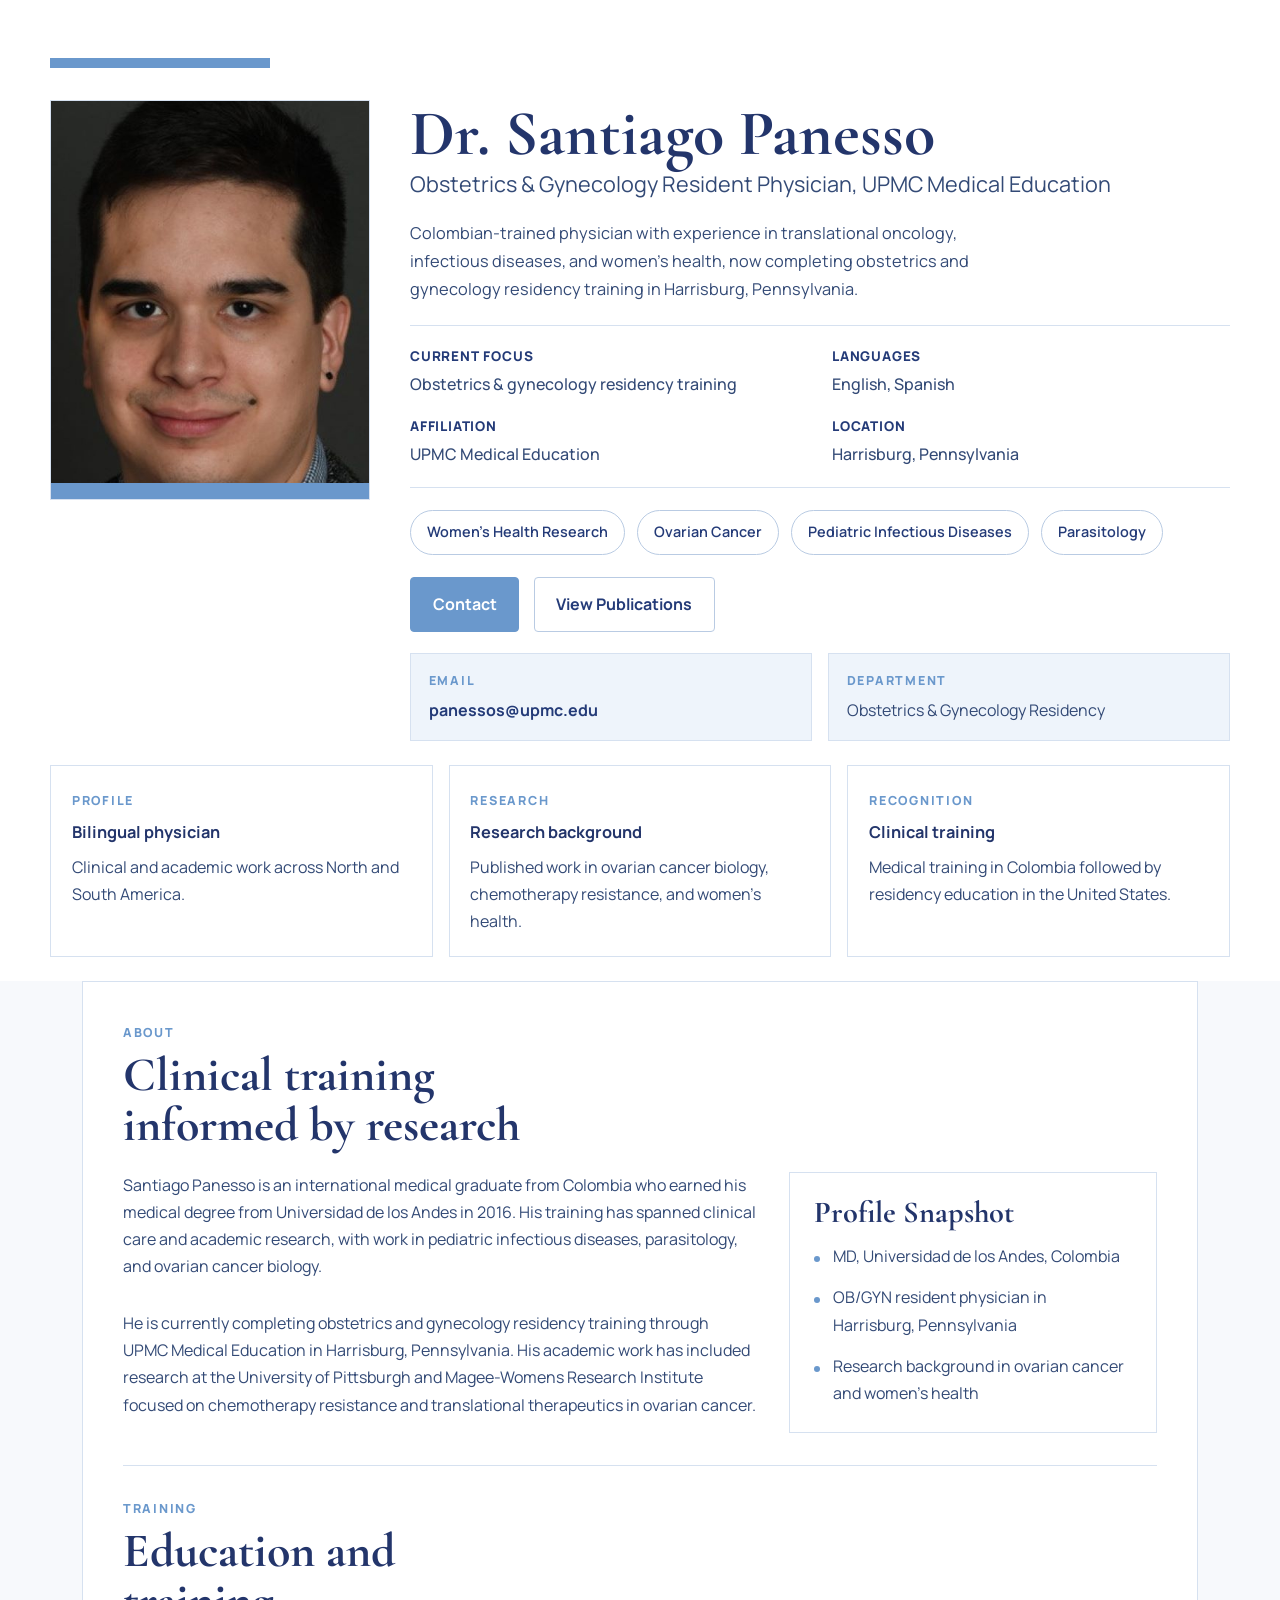
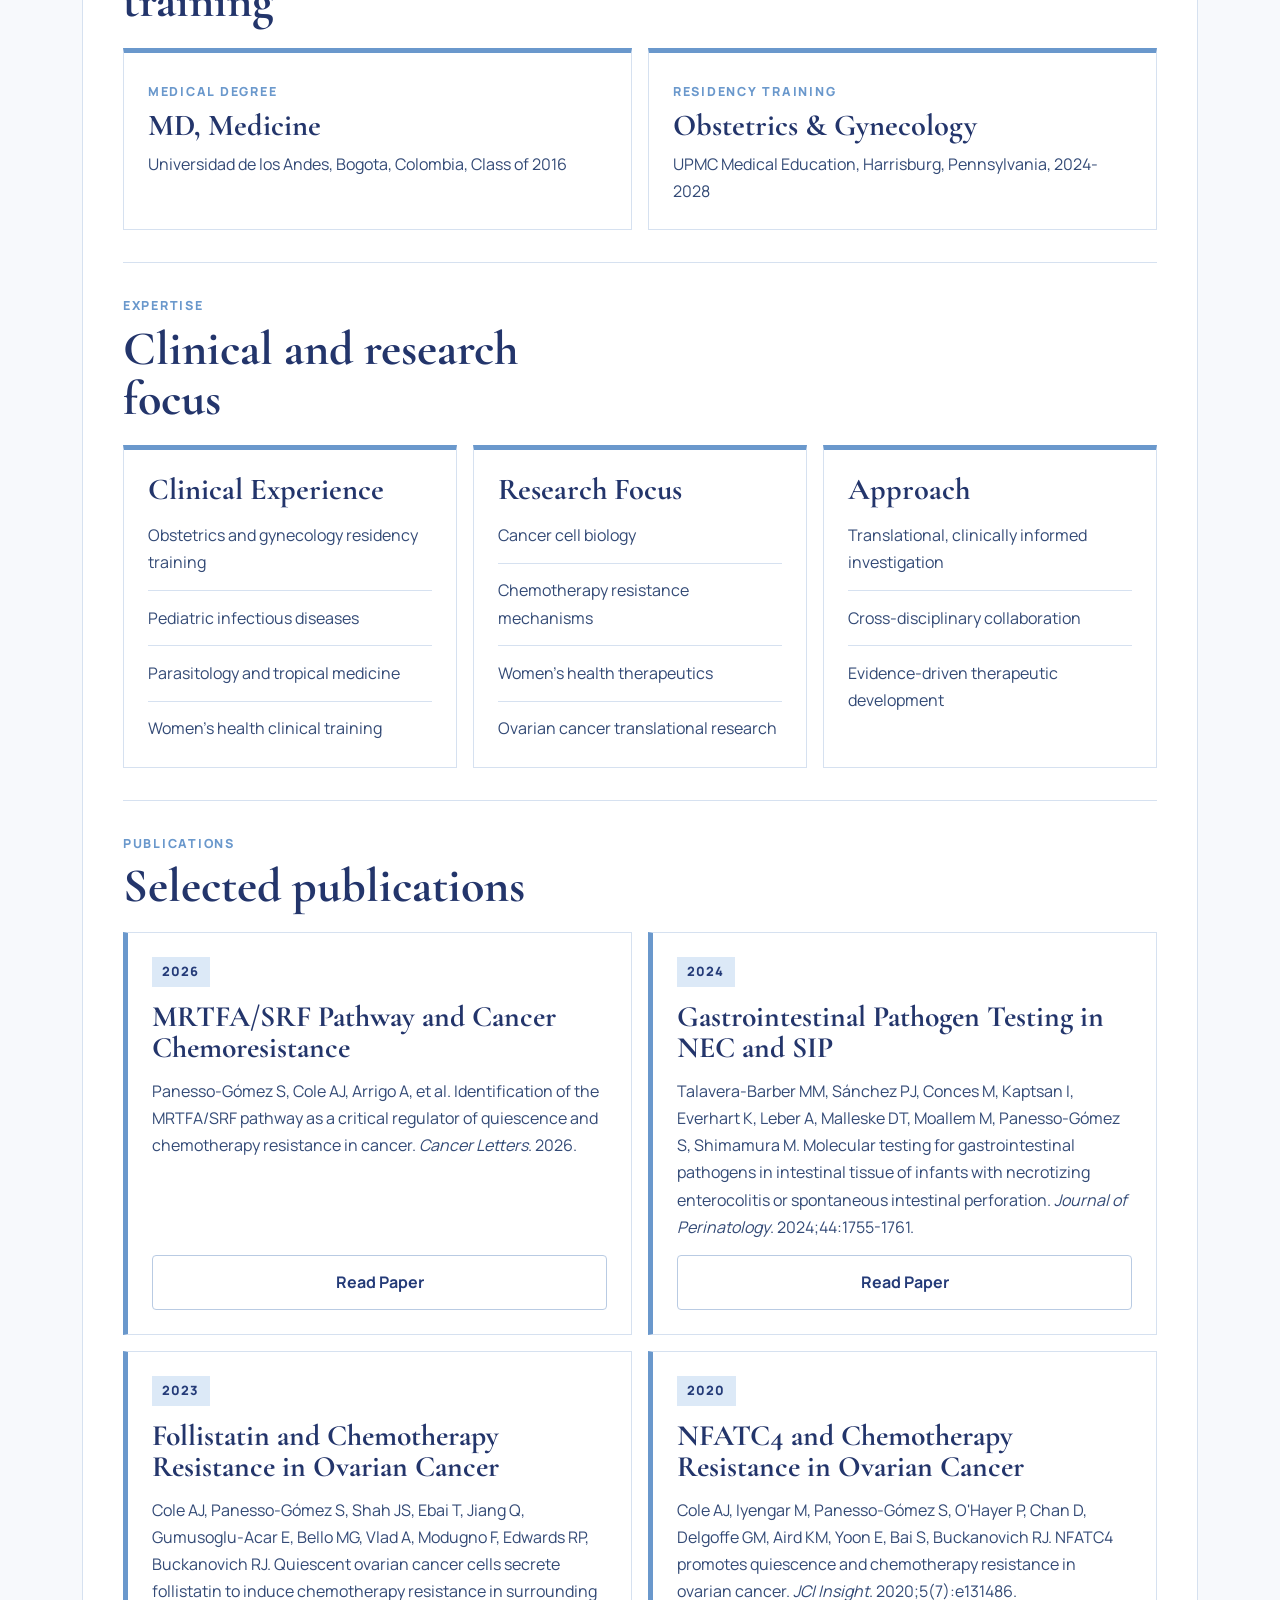
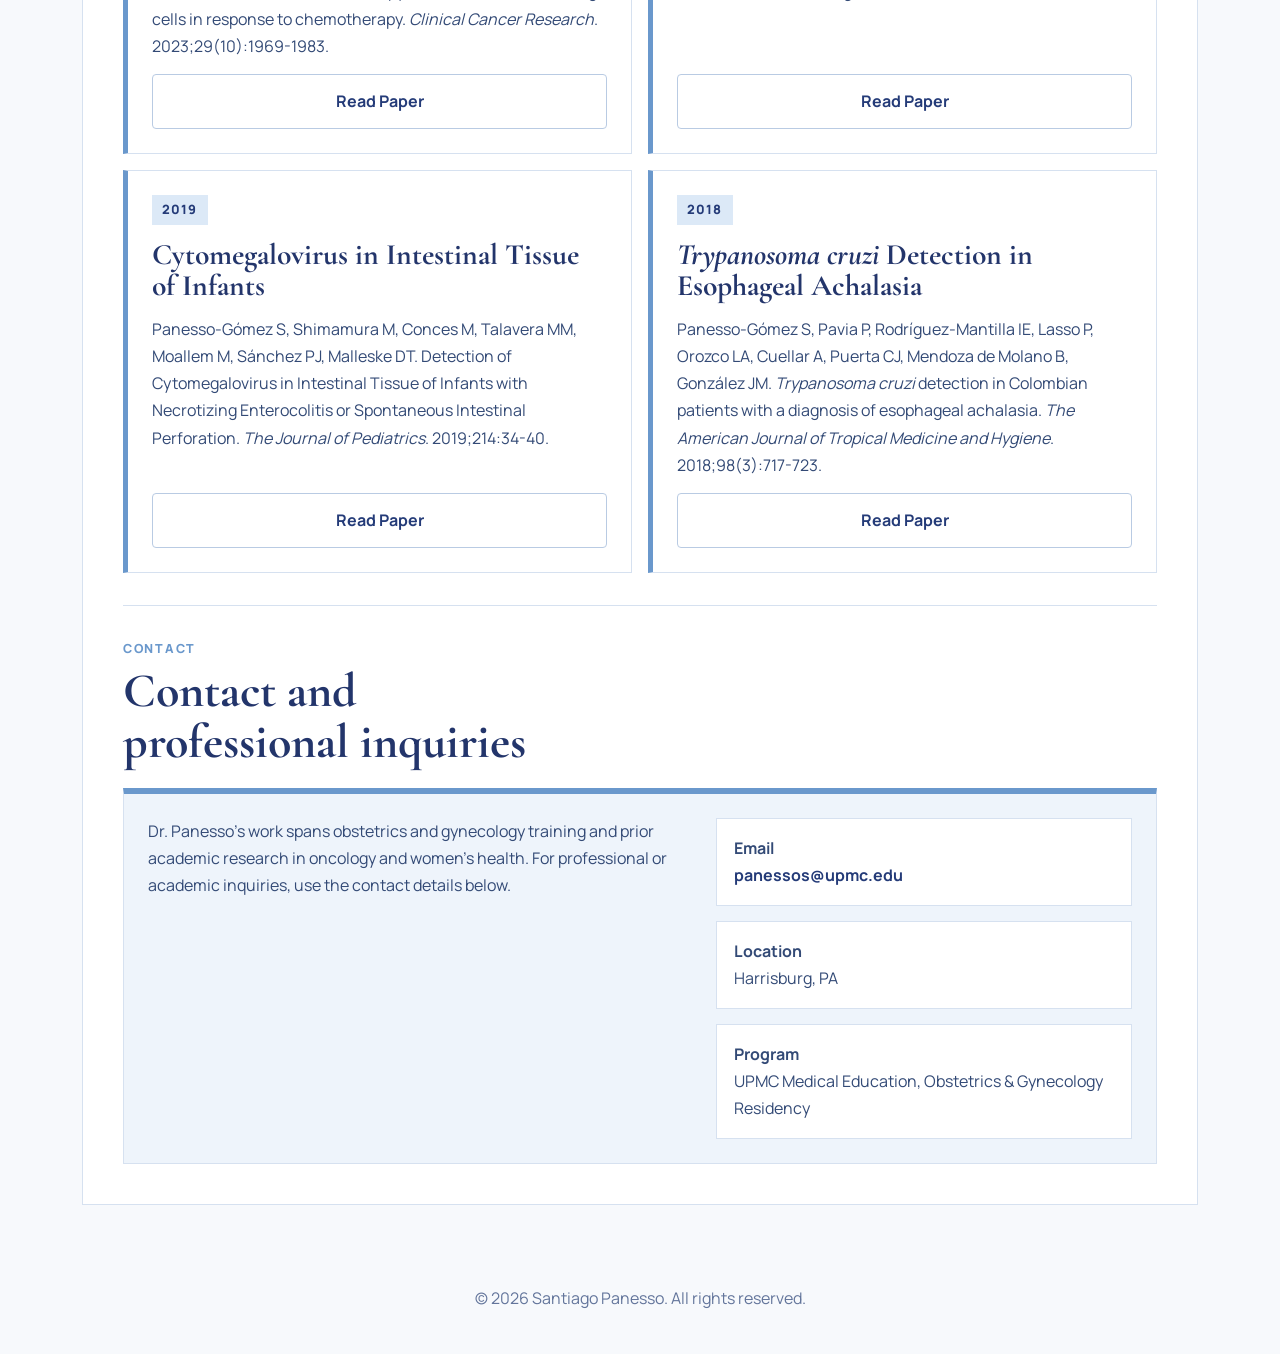
==== index.html @ eb323f54 "Update footer year" ====
<!DOCTYPE html>
<html lang="en">
<head>
    <meta charset="UTF-8">
    <meta name="viewport" content="width=device-width, initial-scale=1.0">
    <title>Santiago Panesso - Medical Doctor Profile</title>
    <link rel="preconnect" href="https://fonts.googleapis.com">
    <link rel="preconnect" href="https://fonts.gstatic.com" crossorigin>
    <link href="https://fonts.googleapis.com/css2?family=Manrope:wght@400;500;600;700;800&family=Cormorant+Garamond:wght@500;600;700&display=swap" rel="stylesheet">
    <link rel="stylesheet" href="css/style.css">
</head>
<body>
    <header class="hero">
        <div class="header-bg"></div>
        <div class="hero-wave" aria-hidden="true">
            <svg width="100%" height="100%" viewBox="0 0 1440 110" preserveAspectRatio="none">
                <path fill="white" d="M0,40 C360,90 1080,-20 1440,40 L1440,110 L0,110 Z" />
            </svg>
        </div>
        <div class="hero-inner">
            <div class="hero-card">
                <div class="hero-grid">
                    <div class="hero-left">
                        <div class="avatar">
                            <img src="images/profile.jpg" alt="Dr. Santiago Panesso" class="profile-pic">
                        </div>
                    </div>
                    <div class="hero-right">
                        <div class="hero-heading">
                            <div>
                                <h1>Dr. Santiago Panesso</h1>
                                <p class="role">Obstetrics &amp; Gynecology Resident Physician, UPMC Medical Education</p>
                            </div>
                            <div class="hero-badge">MD</div>
                        </div>

                        <p class="hero-summary">
                            Colombian-trained physician with experience in translational oncology, infectious diseases, and women's health, now completing obstetrics and gynecology residency training in Harrisburg, Pennsylvania.
                        </p>

                        <div class="info-grid">
                            <div class="info-row">
                                <span class="info-label">Current Focus</span>
                                <span class="info-value">Obstetrics &amp; gynecology residency training</span>
                            </div>
                            <div class="info-row">
                                <span class="info-label">Languages</span>
                                <span class="info-value">English, Spanish</span>
                            </div>
                            <div class="info-row">
                                <span class="info-label">Affiliation</span>
                                <span class="info-value">UPMC Medical Education</span>
                            </div>
                            <div class="info-row">
                                <span class="info-label">Location</span>
                                <span class="info-value">Harrisburg, Pennsylvania</span>
                            </div>
                        </div>

                        <div class="specialties">
                            <span class="pill">Women's Health Research</span>
                            <span class="pill">Ovarian Cancer</span>
                            <span class="pill">Pediatric Infectious Diseases</span>
                            <span class="pill">Parasitology</span>
                        </div>

                        <div class="hero-actions">
                            <a href="mailto:panessos@upmc.edu" class="btn btn-primary">Contact</a>
                            <a href="#publications" class="btn btn-secondary">View Publications</a>
                        </div>

                        <div class="contact-bar">
                            <div class="contact-item">
                                <span class="contact-kicker">Email</span>
                                <a href="mailto:panessos@upmc.edu">panessos@upmc.edu</a>
                            </div>
                            <div class="contact-item">
                                <span class="contact-kicker">Department</span>
                                <span>Obstetrics &amp; Gynecology Residency</span>
                            </div>
                        </div>
                    </div>
                </div>
            </div>

            <div class="hero-stats">
                <article class="stat-card">
                    <span class="stat-label">Profile</span>
                    <strong>Bilingual physician</strong>
                    <p>Clinical and academic work across North and South America.</p>
                </article>
                <article class="stat-card">
                    <span class="stat-label">Research</span>
                    <strong>Research background</strong>
                    <p>Published work in ovarian cancer biology, chemotherapy resistance, and women's health.</p>
                </article>
                <article class="stat-card">
                    <span class="stat-label">Recognition</span>
                    <strong>Clinical training</strong>
                    <p>Medical training in Colombia followed by residency education in the United States.</p>
                </article>
            </div>
        </div>
    </header>

    <main>
        <div class="content-card">
            <section id="about" class="section-intro">
                <div class="section-heading">
                    <p class="section-kicker">About</p>
                    <h2>Clinical training informed by research</h2>
                </div>
                <div class="split-layout">
                    <div class="prose-block">
                        <p>Santiago Panesso is an international medical graduate from Colombia who earned his medical degree from Universidad de los Andes in 2016. His training has spanned clinical care and academic research, with work in pediatric infectious diseases, parasitology, and ovarian cancer biology.</p>
                        <p>He is currently completing obstetrics and gynecology residency training through UPMC Medical Education in Harrisburg, Pennsylvania. His academic work has included research at the University of Pittsburgh and Magee-Womens Research Institute focused on chemotherapy resistance and translational therapeutics in ovarian cancer.</p>
                    </div>
                    <aside class="highlight-panel">
                        <h3>Profile Snapshot</h3>
                        <ul class="highlight-list">
                            <li>MD, Universidad de los Andes, Colombia</li>
                            <li>OB/GYN resident physician in Harrisburg, Pennsylvania</li>
                            <li>Research background in ovarian cancer and women's health</li>
                        </ul>
                    </aside>
                </div>
            </section>

            <section id="education">
                <div class="section-heading">
                    <p class="section-kicker">Training</p>
                    <h2>Education and training</h2>
                </div>
                <div class="timeline">
                    <article class="timeline-item">
                        <span class="timeline-meta">Medical Degree</span>
                        <h3>MD, Medicine</h3>
                        <p>Universidad de los Andes, Bogota, Colombia, Class of 2016</p>
                    </article>
                    <article class="timeline-item">
                        <span class="timeline-meta">Residency Training</span>
                        <h3>Obstetrics &amp; Gynecology</h3>
                        <p>UPMC Medical Education, Harrisburg, Pennsylvania, 2024-2028</p>
                    </article>
                </div>
            </section>

            <section id="expertise">
                <div class="section-heading">
                    <p class="section-kicker">Expertise</p>
                    <h2>Clinical and research focus</h2>
                </div>
                <div class="skills-grid">
                    <article class="skill-category">
                        <h3>Clinical Experience</h3>
                        <ul>
                            <li>Obstetrics and gynecology residency training</li>
                            <li>Pediatric infectious diseases</li>
                            <li>Parasitology and tropical medicine</li>
                            <li>Women's health clinical training</li>
                        </ul>
                    </article>
                    <article class="skill-category">
                        <h3>Research Focus</h3>
                        <ul>
                            <li>Cancer cell biology</li>
                            <li>Chemotherapy resistance mechanisms</li>
                            <li>Women's health therapeutics</li>
                            <li>Ovarian cancer translational research</li>
                        </ul>
                    </article>
                    <article class="skill-category">
                        <h3>Approach</h3>
                        <ul>
                            <li>Translational, clinically informed investigation</li>
                            <li>Cross-disciplinary collaboration</li>
                            <li>Evidence-driven therapeutic development</li>
                        </ul>
                    </article>
                </div>
            </section>

            <section id="publications">
                <div class="section-heading">
                    <p class="section-kicker">Publications</p>
                    <h2>Selected publications</h2>
                </div>
                <div class="projects-grid">
                    <article class="project-card">
                        <span class="publication-year">2026</span>
                        <h3>MRTFA/SRF Pathway and Cancer Chemoresistance</h3>
                        <p>Panesso-Gómez S, Cole AJ, Arrigo A, et al. Identification of the MRTFA/SRF pathway as a critical regulator of quiescence and chemotherapy resistance in cancer. <em>Cancer Letters</em>. 2026.</p>
                        <a href="https://doi.org/10.1016/j.canlet.2026.218435" class="btn btn-secondary">Read Paper</a>
                    </article>
                    <article class="project-card">
                        <span class="publication-year">2024</span>
                        <h3>Gastrointestinal Pathogen Testing in NEC and SIP</h3>
                        <p>Talavera-Barber MM, Sánchez PJ, Conces M, Kaptsan I, Everhart K, Leber A, Malleske DT, Moallem M, Panesso-Gómez S, Shimamura M. Molecular testing for gastrointestinal pathogens in intestinal tissue of infants with necrotizing enterocolitis or spontaneous intestinal perforation. <em>Journal of Perinatology</em>. 2024;44:1755-1761.</p>
                        <a href="https://www.nature.com/articles/s41372-024-02043-x" class="btn btn-secondary">Read Paper</a>
                    </article>
                    <article class="project-card">
                        <span class="publication-year">2023</span>
                        <h3>Follistatin and Chemotherapy Resistance in Ovarian Cancer</h3>
                        <p>Cole AJ, Panesso-Gómez S, Shah JS, Ebai T, Jiang Q, Gumusoglu-Acar E, Bello MG, Vlad A, Modugno F, Edwards RP, Buckanovich RJ. Quiescent ovarian cancer cells secrete follistatin to induce chemotherapy resistance in surrounding cells in response to chemotherapy. <em>Clinical Cancer Research</em>. 2023;29(10):1969-1983.</p>
                        <a href="https://aacrjournals.org/clincancerres/article-abstract/29/10/1969/726244/Quiescent-Ovarian-Cancer-Cells-Secrete-Follistatin?redirectedFrom=fulltext" class="btn btn-secondary">Read Paper</a>
                    </article>
                    <article class="project-card">
                        <span class="publication-year">2020</span>
                        <h3>NFATC4 and Chemotherapy Resistance in Ovarian Cancer</h3>
                        <p>Cole AJ, Iyengar M, Panesso-Gómez S, O'Hayer P, Chan D, Delgoffe GM, Aird KM, Yoon E, Bai S, Buckanovich RJ. NFATC4 promotes quiescence and chemotherapy resistance in ovarian cancer. <em>JCI Insight</em>. 2020;5(7):e131486.</p>
                        <a href="https://insight.jci.org/articles/view/131486" class="btn btn-secondary">Read Paper</a>
                    </article>
                    <article class="project-card">
                        <span class="publication-year">2019</span>
                        <h3>Cytomegalovirus in Intestinal Tissue of Infants</h3>
                        <p>Panesso-Gómez S, Shimamura M, Conces M, Talavera MM, Moallem M, Sánchez PJ, Malleske DT. Detection of Cytomegalovirus in Intestinal Tissue of Infants with Necrotizing Enterocolitis or Spontaneous Intestinal Perforation. <em>The Journal of Pediatrics</em>. 2019;214:34-40.</p>
                        <a href="https://doi.org/10.1016/j.jpeds.2019.07.038" class="btn btn-secondary">Read Paper</a>
                    </article>
                    <article class="project-card">
                        <span class="publication-year">2018</span>
                        <h3><em>Trypanosoma cruzi</em> Detection in Esophageal Achalasia</h3>
                        <p>Panesso-Gómez S, Pavia P, Rodríguez-Mantilla IE, Lasso P, Orozco LA, Cuellar A, Puerta CJ, Mendoza de Molano B, González JM. <em>Trypanosoma cruzi</em> detection in Colombian patients with a diagnosis of esophageal achalasia. <em>The American Journal of Tropical Medicine and Hygiene</em>. 2018;98(3):717-723.</p>
                        <a href="https://doi.org/10.4269/ajtmh.17-0417" class="btn btn-secondary">Read Paper</a>
                    </article>
                </div>
            </section>

            <section id="contact" class="contact-section">
                <div class="section-heading">
                    <p class="section-kicker">Contact</p>
                    <h2>Contact and professional inquiries</h2>
                </div>
                <div class="contact-panel">
                    <p>Dr. Panesso's work spans obstetrics and gynecology training and prior academic research in oncology and women's health. For professional or academic inquiries, use the contact details below.</p>
                    <div class="contact-info">
                        <p><strong>Email</strong><br><a href="mailto:panessos@upmc.edu">panessos@upmc.edu</a></p>
                        <p><strong>Location</strong><br>Harrisburg, PA</p>
                        <p><strong>Program</strong><br>UPMC Medical Education, Obstetrics &amp; Gynecology Residency</p>
                    </div>
                </div>
            </section>
        </div>
    </main>

    <footer>
        <div class="container">
            <p>&copy; 2026 Santiago Panesso. All rights reserved.</p>
        </div>
    </footer>
</body>
</html>
---- css/style.css ----
* {
    margin: 0;
    padding: 0;
    box-sizing: border-box;
}

:root {
    --page: #f7f9fc;
    --surface: #ffffff;
    --surface-alt: #eef4fb;
    --primary: #243b78;
    --secondary: #6a98cc;
    --secondary-soft: #dce9f7;
    --text: #334a76;
    --heading: #23356b;
    --muted: #63759b;
    --border: #d6e1f0;
    --border-strong: #b9cbe3;
    --content-width: 1180px;
    --radius-lg: 18px;
    --radius-md: 12px;
}

html {
    scroll-behavior: smooth;
}

body {
    font-family: "Manrope", sans-serif;
    line-height: 1.7;
    color: var(--text);
    background: var(--page);
}

a {
    color: inherit;
}

.container {
    max-width: var(--content-width);
    margin: 0 auto;
    padding: 0 24px;
}

.hero {
    position: relative;
    padding: 2.5rem 2rem 1.5rem;
    background: var(--surface);
}

.header-bg,
.hero-wave {
    display: none;
}

.hero-inner {
    max-width: var(--content-width);
    margin: 0 auto;
}

.hero-card {
    position: relative;
    padding-top: 1.15rem;
}

.hero-card::before {
    content: "";
    display: block;
    width: 220px;
    height: 10px;
    margin-bottom: 2rem;
    background: var(--secondary);
}

.hero-grid {
    display: grid;
    grid-template-columns: 320px minmax(0, 1fr);
    gap: 2.5rem;
    align-items: start;
}

.hero-left {
    display: flex;
    justify-content: center;
}

.avatar {
    position: relative;
    width: 100%;
    max-width: 320px;
    aspect-ratio: 4 / 5;
    background: var(--surface-alt);
    border: 1px solid var(--border);
    overflow: hidden;
}

.avatar::before {
    content: "";
    position: absolute;
    inset: auto 0 0 0;
    height: 16px;
    background: var(--secondary);
    z-index: 2;
}

.profile-pic {
    width: 100%;
    height: 100%;
    object-fit: cover;
    display: block;
}

.hero-right {
    display: grid;
    gap: 1.35rem;
}

.label,
.section-kicker,
.stat-label,
.timeline-meta,
.contact-kicker {
    text-transform: uppercase;
    letter-spacing: 0.14em;
    font-size: 0.78rem;
    font-weight: 800;
    color: var(--secondary);
}

.hero-heading {
    display: grid;
    gap: 0.4rem;
}

.hero-right h1,
section h2,
.highlight-panel h3,
.timeline-item h3,
.skill-category h3,
.project-card h3 {
    font-family: "Cormorant Garamond", serif;
    color: var(--heading);
    line-height: 1.05;
}

.hero-right h1 {
    font-size: clamp(3rem, 5vw, 4.5rem);
    margin: 0;
}

.role {
    font-size: 1.35rem;
    line-height: 1.45;
    color: var(--text);
}

.hero-badge {
    display: none;
}

.hero-summary {
    max-width: 62ch;
    font-size: 1.02rem;
    color: var(--text);
}

.info-grid {
    display: grid;
    grid-template-columns: repeat(2, minmax(0, 1fr));
    gap: 1rem 1.5rem;
    padding: 1.2rem 0;
    border-top: 1px solid var(--border);
    border-bottom: 1px solid var(--border);
}

.info-row {
    display: grid;
    grid-template-columns: 1fr;
    gap: 0.2rem;
}

.info-label {
    font-size: 0.84rem;
    font-weight: 800;
    letter-spacing: 0.06em;
    text-transform: uppercase;
    color: var(--primary);
}

.info-value {
    font-weight: 500;
    color: var(--text);
}

.specialties {
    display: flex;
    flex-wrap: wrap;
    gap: 0.75rem;
}

.pill {
    display: inline-flex;
    align-items: center;
    justify-content: center;
    min-height: 42px;
    padding: 0.6rem 1rem;
    border-radius: 999px;
    border: 1px solid var(--border-strong);
    background: var(--surface);
    color: var(--primary);
    font-size: 0.9rem;
    font-weight: 600;
}

.hero-actions {
    display: flex;
    flex-wrap: wrap;
    gap: 0.9rem;
}

.btn {
    display: inline-flex;
    align-items: center;
    justify-content: center;
    min-height: 46px;
    padding: 0.8rem 1.35rem;
    border-radius: 4px;
    text-decoration: none;
    font-weight: 700;
    transition: background-color 0.18s ease, color 0.18s ease, border-color 0.18s ease;
}

.btn-primary {
    background: var(--secondary);
    color: #fff;
    border: 1px solid var(--secondary);
}

.btn-primary:hover {
    background: #598bbc;
    border-color: #598bbc;
}

.btn-secondary {
    background: var(--surface);
    color: var(--primary);
    border: 1px solid var(--border-strong);
}

.btn-secondary:hover {
    background: var(--surface-alt);
}

.contact-bar {
    display: grid;
    grid-template-columns: repeat(2, minmax(0, 1fr));
    gap: 1rem;
}

.contact-item {
    display: grid;
    gap: 0.35rem;
    padding: 1rem 1.1rem;
    border: 1px solid var(--border);
    background: var(--surface-alt);
}

.contact-item a {
    text-decoration: none;
    color: var(--primary);
    font-weight: 700;
}

.contact-item a:hover,
.contact-info a:hover {
    text-decoration: underline;
}

.hero-stats {
    display: grid;
    grid-template-columns: repeat(3, minmax(0, 1fr));
    gap: 1rem;
    margin-top: 1.5rem;
}

.stat-card {
    padding: 1.25rem 1.3rem;
    background: var(--surface);
    border: 1px solid var(--border);
}

.stat-card strong {
    display: block;
    margin: 0.35rem 0 0.45rem;
    color: var(--heading);
    font-size: 1.02rem;
}

main {
    max-width: var(--content-width);
    margin: 0 auto;
    padding: 0 2rem 3rem;
}

.content-card {
    background: var(--surface);
    border: 1px solid var(--border);
    padding: 2.5rem;
}

section {
    padding: 2rem 0;
    border-top: 1px solid var(--border);
}

section:first-child {
    padding-top: 0;
    border-top: 0;
}

.section-heading {
    display: grid;
    gap: 0.45rem;
    margin-bottom: 1.3rem;
}

section h2 {
    font-size: clamp(2.2rem, 4vw, 3rem);
    max-width: 18ch;
}

.split-layout {
    display: grid;
    grid-template-columns: minmax(0, 1.55fr) minmax(280px, 0.9fr);
    gap: 2rem;
}

.prose-block {
    display: grid;
    gap: 1rem;
    max-width: 68ch;
}

.highlight-panel,
.timeline-item,
.skill-category,
.project-card,
.contact-panel {
    background: var(--surface);
    border: 1px solid var(--border);
    border-radius: 0;
    box-shadow: none;
}

.highlight-panel {
    padding: 1.5rem;
    align-self: start;
}

.highlight-panel h3 {
    font-size: 1.9rem;
    margin-bottom: 0.9rem;
}

.highlight-list {
    list-style: none;
    display: grid;
    gap: 0.9rem;
}

.highlight-list li {
    position: relative;
    padding-left: 1.2rem;
}

.highlight-list li::before {
    content: "";
    position: absolute;
    left: 0;
    top: 0.8rem;
    width: 6px;
    height: 6px;
    background: var(--secondary);
    border-radius: 50%;
}

.timeline {
    display: grid;
    grid-template-columns: repeat(2, minmax(0, 1fr));
    gap: 1rem;
}

.timeline-item {
    padding: 1.5rem;
    border-top: 5px solid var(--secondary);
}

.timeline-item h3 {
    font-size: 1.9rem;
    margin: 0.4rem 0 0.55rem;
}

.skills-grid {
    display: grid;
    grid-template-columns: repeat(3, minmax(0, 1fr));
    gap: 1rem;
}

.skill-category {
    padding: 1.5rem;
    border-top: 5px solid var(--secondary);
}

.skill-category h3 {
    font-size: 1.9rem;
    margin-bottom: 1rem;
}

.skill-category ul {
    list-style: none;
    display: grid;
    gap: 0.85rem;
}

.skill-category li {
    padding-bottom: 0.85rem;
    border-bottom: 1px solid var(--border);
}

.skill-category li:last-child {
    padding-bottom: 0;
    border-bottom: 0;
}

.projects-grid {
    display: grid;
    grid-template-columns: repeat(2, minmax(0, 1fr));
    gap: 1rem;
}

.project-card {
    padding: 1.5rem;
    display: grid;
    grid-template-rows: auto auto 1fr auto;
    gap: 0.9rem;
    border-left: 5px solid var(--secondary);
}

.publication-year {
    justify-self: start;
    display: inline-flex;
    align-items: center;
    padding: 0.25rem 0.65rem;
    background: var(--secondary-soft);
    color: var(--primary);
    font-size: 0.8rem;
    font-weight: 800;
    letter-spacing: 0.08em;
}

.project-card h3 {
    font-size: 1.85rem;
}

.project-card .btn {
    width: 100%;
    min-height: 52px;
    align-self: end;
}

.contact-section {
    padding-bottom: 0;
}

.contact-panel {
    display: grid;
    grid-template-columns: minmax(0, 1.25fr) minmax(280px, 0.95fr);
    gap: 1.25rem;
    padding: 1.5rem;
    border-top: 6px solid var(--secondary);
    background: var(--surface-alt);
}

.contact-info {
    display: grid;
    gap: 0.9rem;
}

.contact-info p {
    padding: 1rem 1.05rem;
    background: var(--surface);
    border: 1px solid var(--border);
}

.contact-info a {
    color: var(--primary);
    text-decoration: none;
    font-weight: 700;
}

footer {
    padding: 2rem 0 2.6rem;
    text-align: center;
    color: var(--muted);
}

@media (max-width: 980px) {
    .hero-grid,
    .split-layout,
    .timeline,
    .skills-grid,
    .projects-grid,
    .contact-panel,
    .hero-stats {
        grid-template-columns: 1fr;
    }

    .avatar {
        max-width: 380px;
    }
}

@media (max-width: 720px) {
    .hero {
        padding: 1.5rem 1rem 1rem;
    }

    main {
        padding: 0 1rem 2.5rem;
    }

    .content-card {
        padding: 1.5rem;
    }

    .hero-grid {
        grid-template-columns: 1fr;
        gap: 1.5rem;
    }

    .hero-card::before {
        width: 160px;
        height: 8px;
        margin-bottom: 1.4rem;
    }

    .info-grid,
    .contact-bar {
        grid-template-columns: 1fr;
    }

    .hero-right h1 {
        font-size: 2.8rem;
    }

    .role {
        font-size: 1.1rem;
    }

    section h2,
    .highlight-panel h3,
    .timeline-item h3,
    .skill-category h3,
    .project-card h3 {
        font-size: 2rem;
    }
}

@media (max-width: 480px) {
    .hero-actions {
        flex-direction: column;
    }

    .btn {
        width: 100%;
    }
}
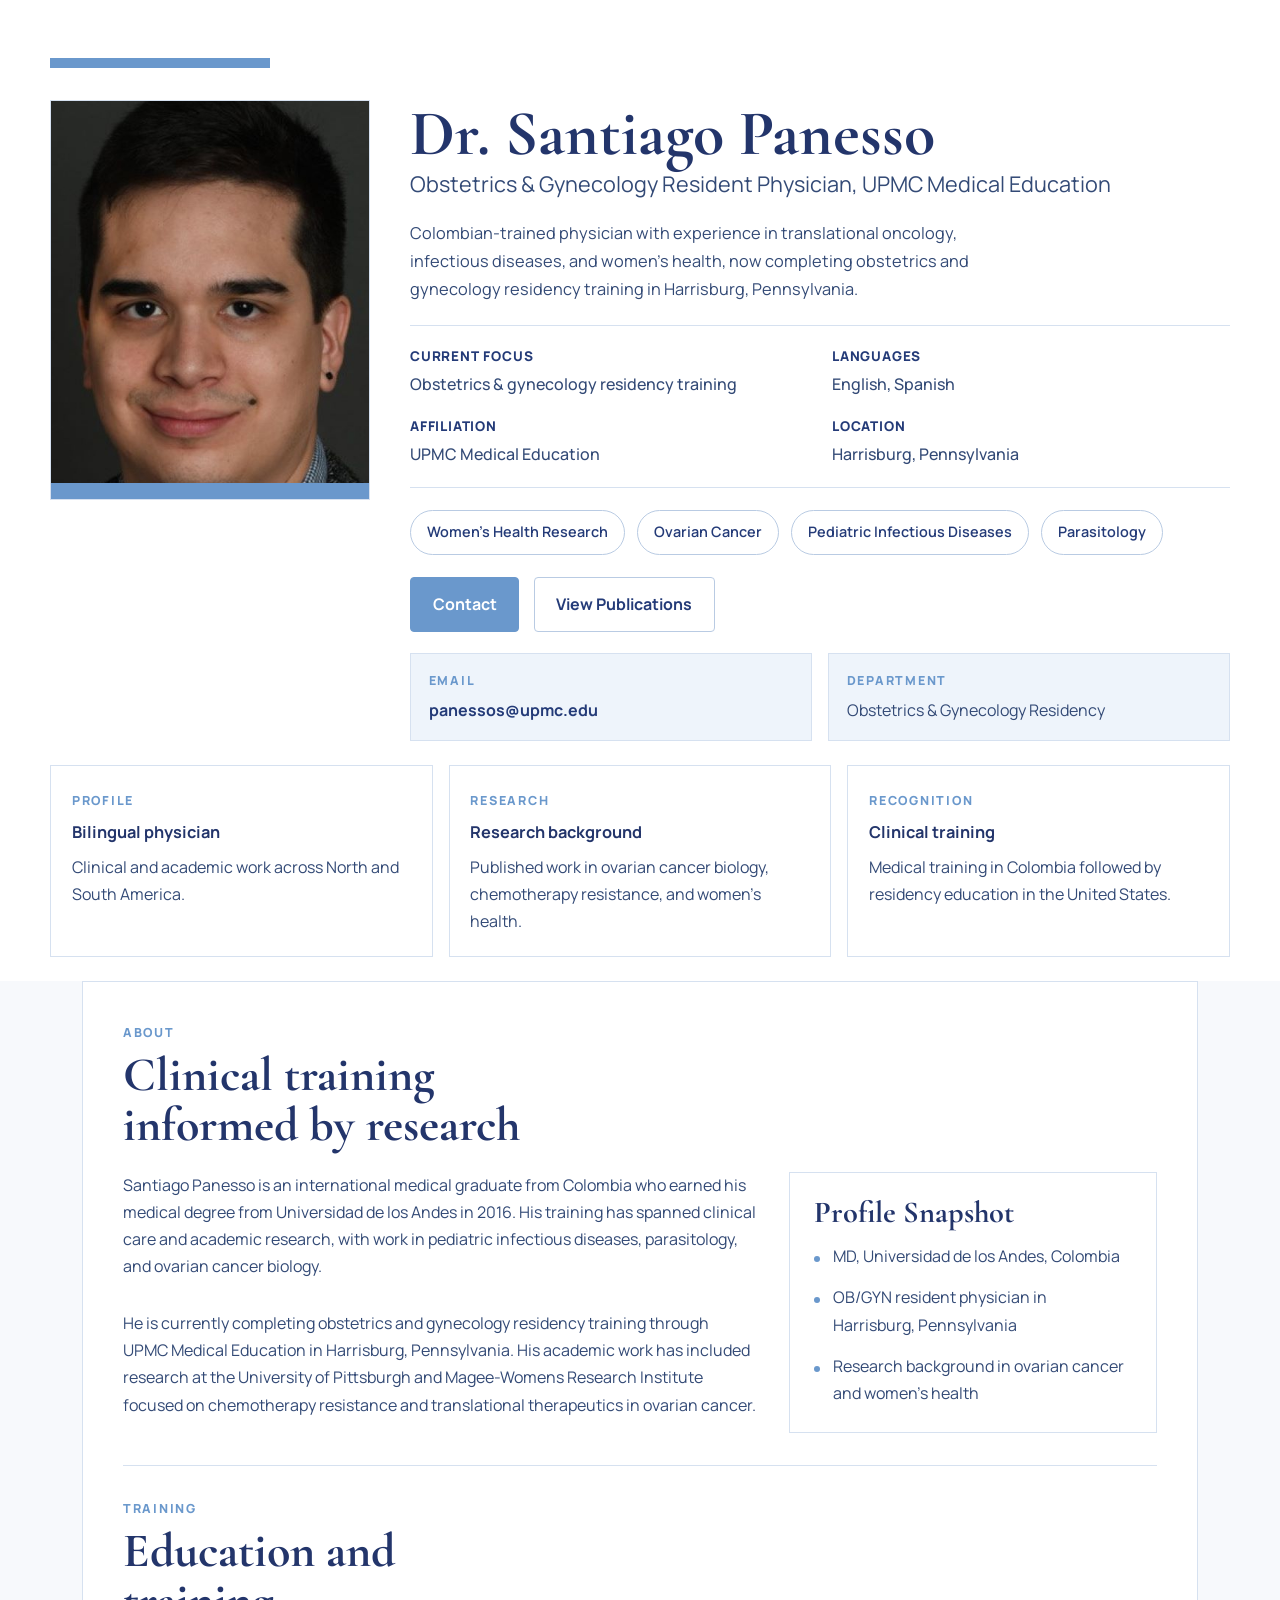
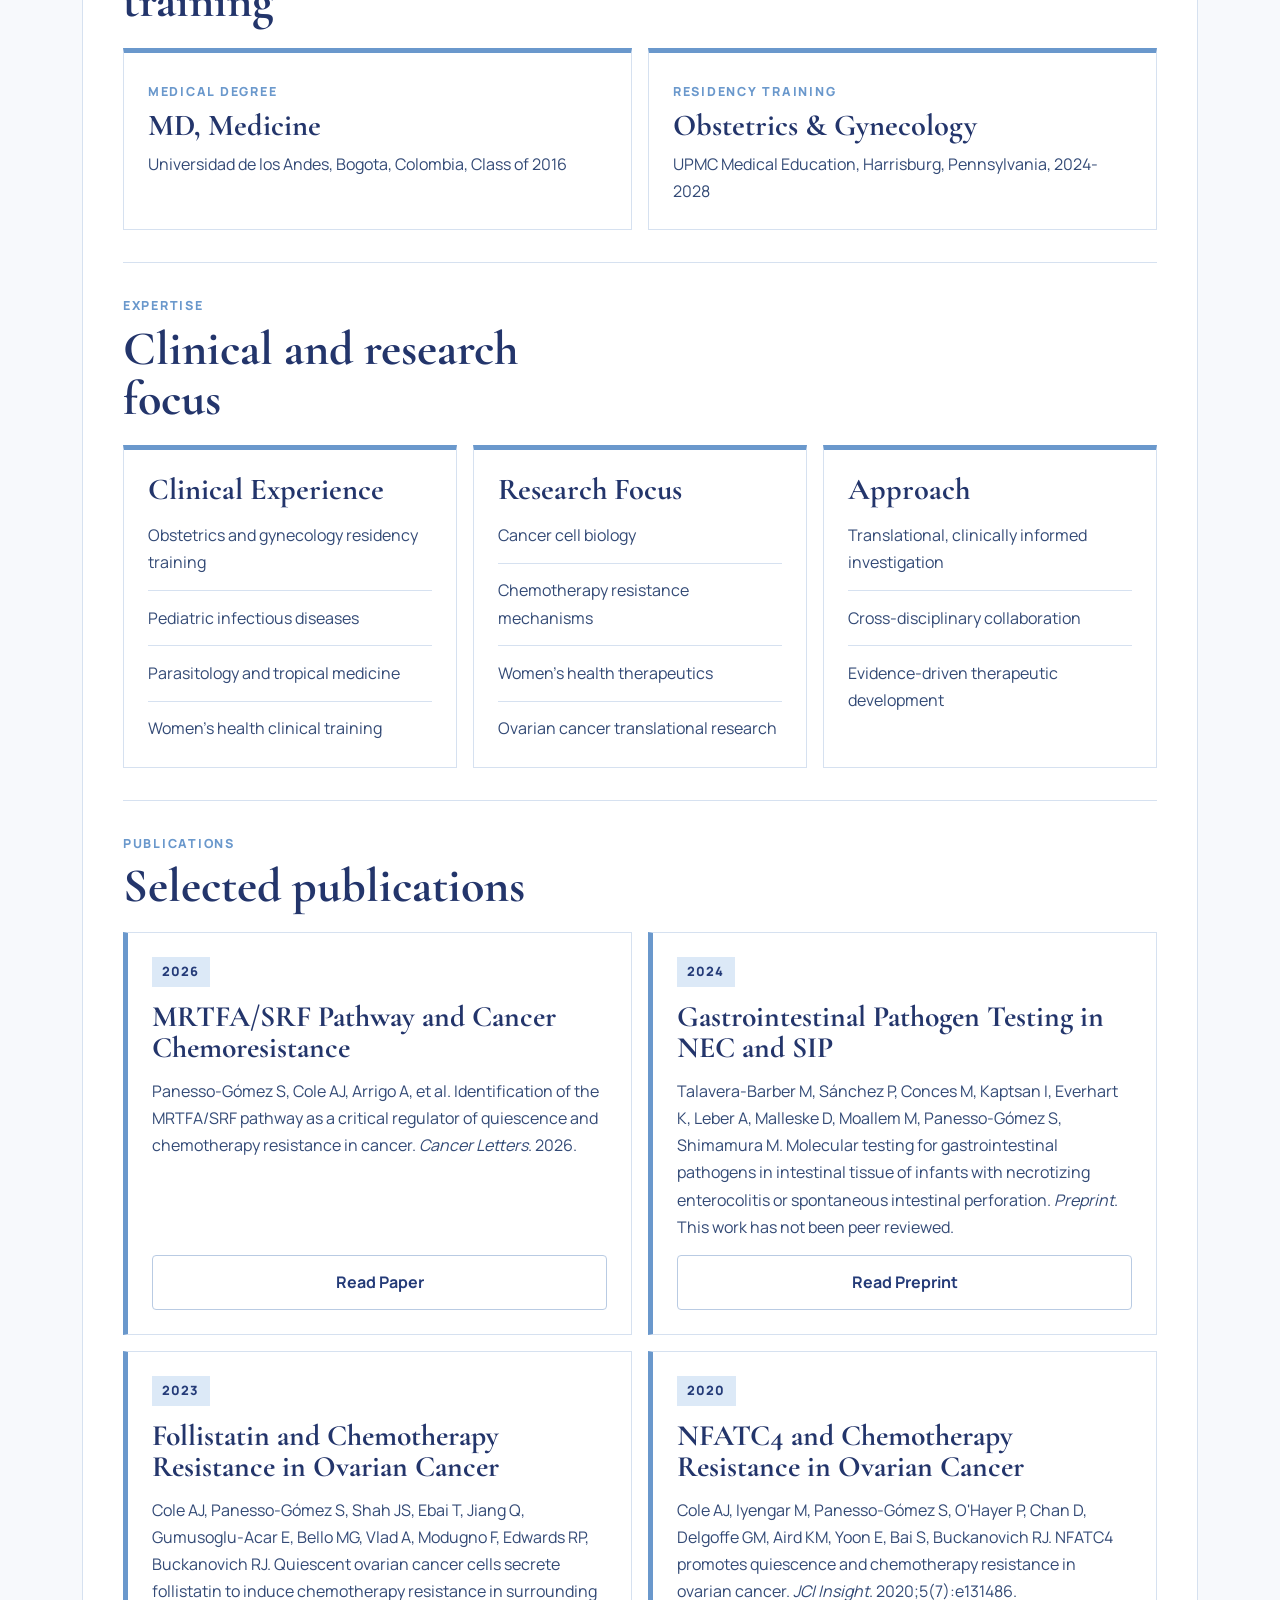
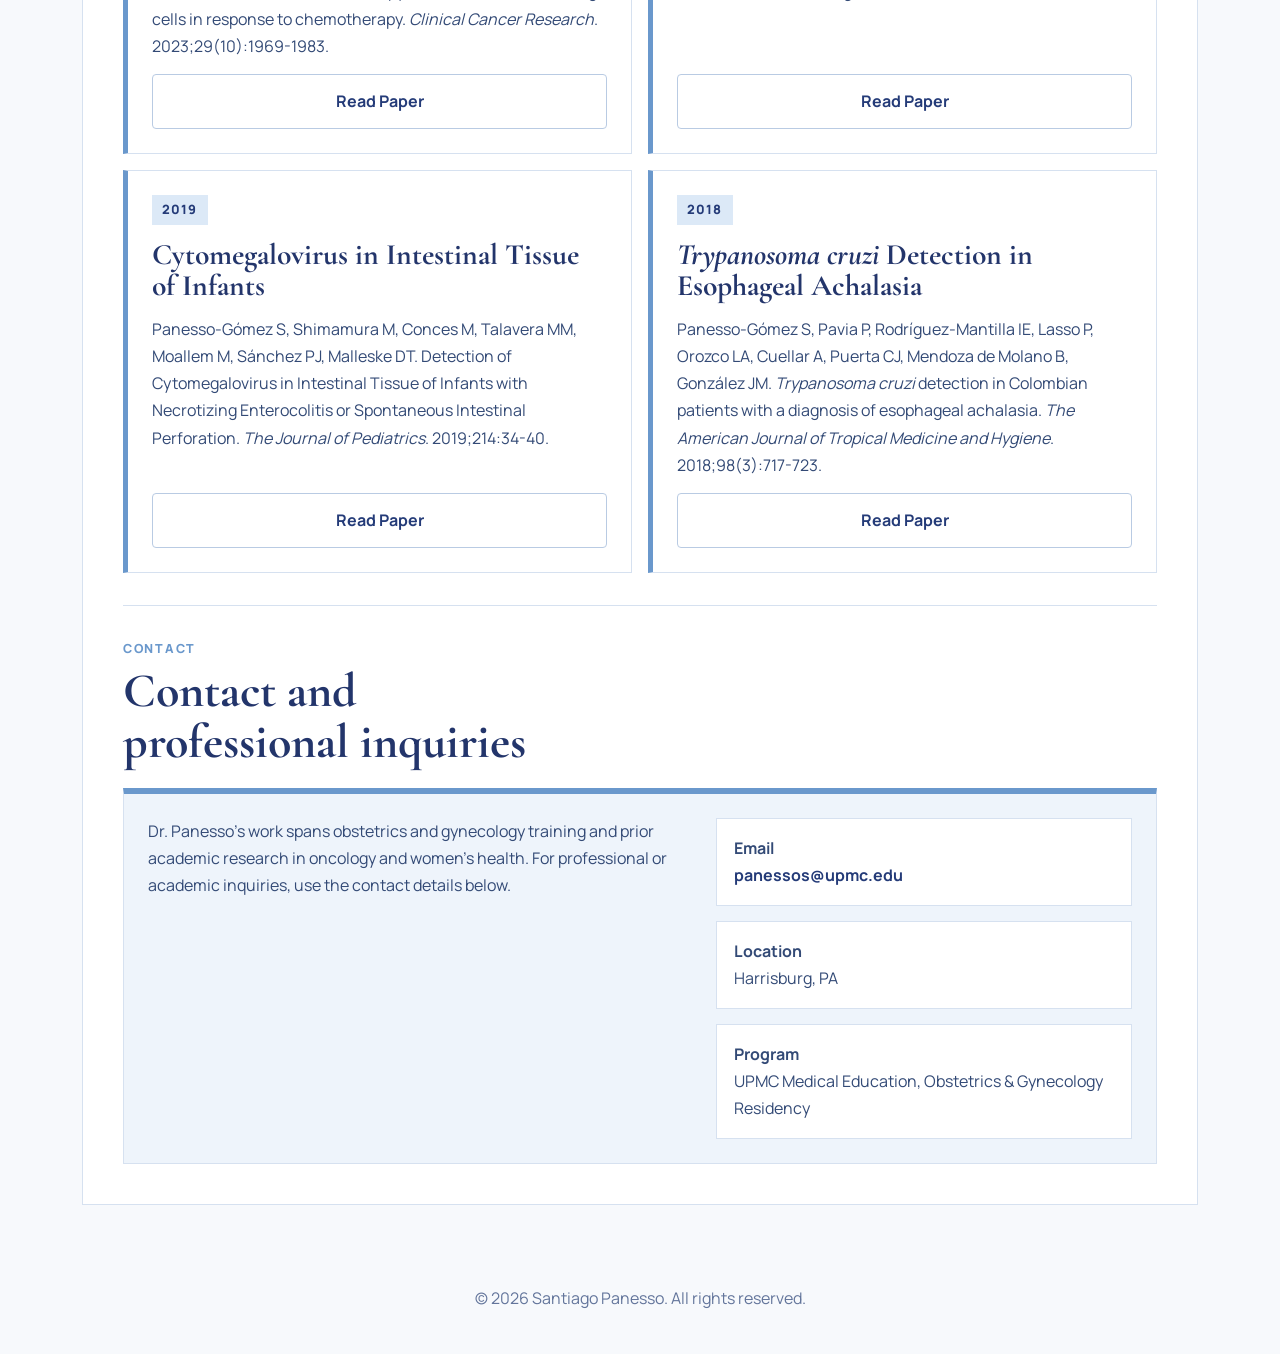
==== commit 47eb14be: "Update publication" ====
--- a/index.html
+++ b/index.html
@@ -195,8 +195,8 @@
                     <article class="project-card">
                         <span class="publication-year">2024</span>
                         <h3>Gastrointestinal Pathogen Testing in NEC and SIP</h3>
-                        <p>Talavera-Barber MM, Sánchez PJ, Conces M, Kaptsan I, Everhart K, Leber A, Malleske DT, Moallem M, Panesso-Gómez S, Shimamura M. Molecular testing for gastrointestinal pathogens in intestinal tissue of infants with necrotizing enterocolitis or spontaneous intestinal perforation. <em>Journal of Perinatology</em>. 2024;44:1755-1761.</p>
-                        <a href="https://www.nature.com/articles/s41372-024-02043-x" class="btn btn-secondary">Read Paper</a>
+                        <p>Talavera-Barber M, Sánchez P, Conces M, Kaptsan I, Everhart K, Leber A, Malleske D, Moallem M, Panesso-Gómez S, Shimamura M. Molecular testing for gastrointestinal pathogens in intestinal tissue of infants with necrotizing enterocolitis or spontaneous intestinal perforation. <em>Preprint</em>. This work has not been peer reviewed.</p>
+                        <a href="https://doi.org/10.21203/rs.3.rs-3356505/v1" class="btn btn-secondary">Read Preprint</a>
                     </article>
                     <article class="project-card">
                         <span class="publication-year">2023</span>
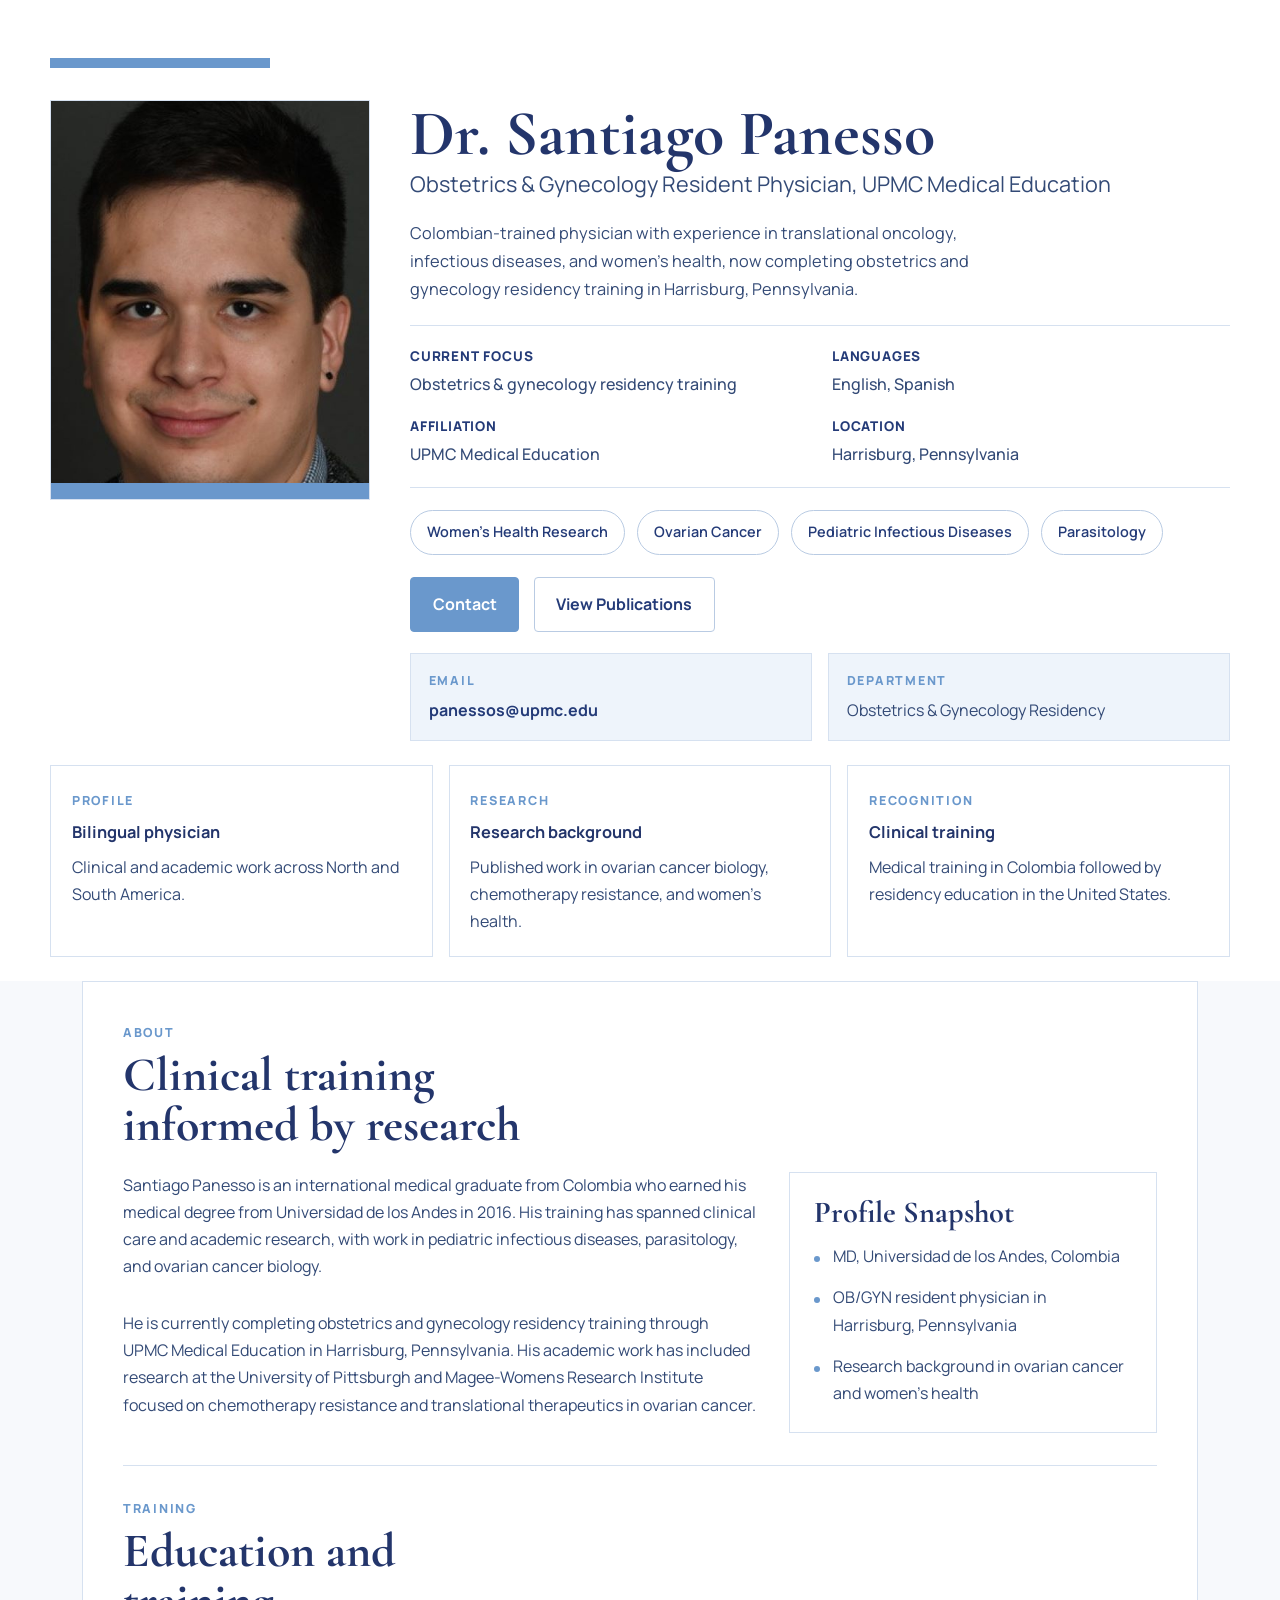
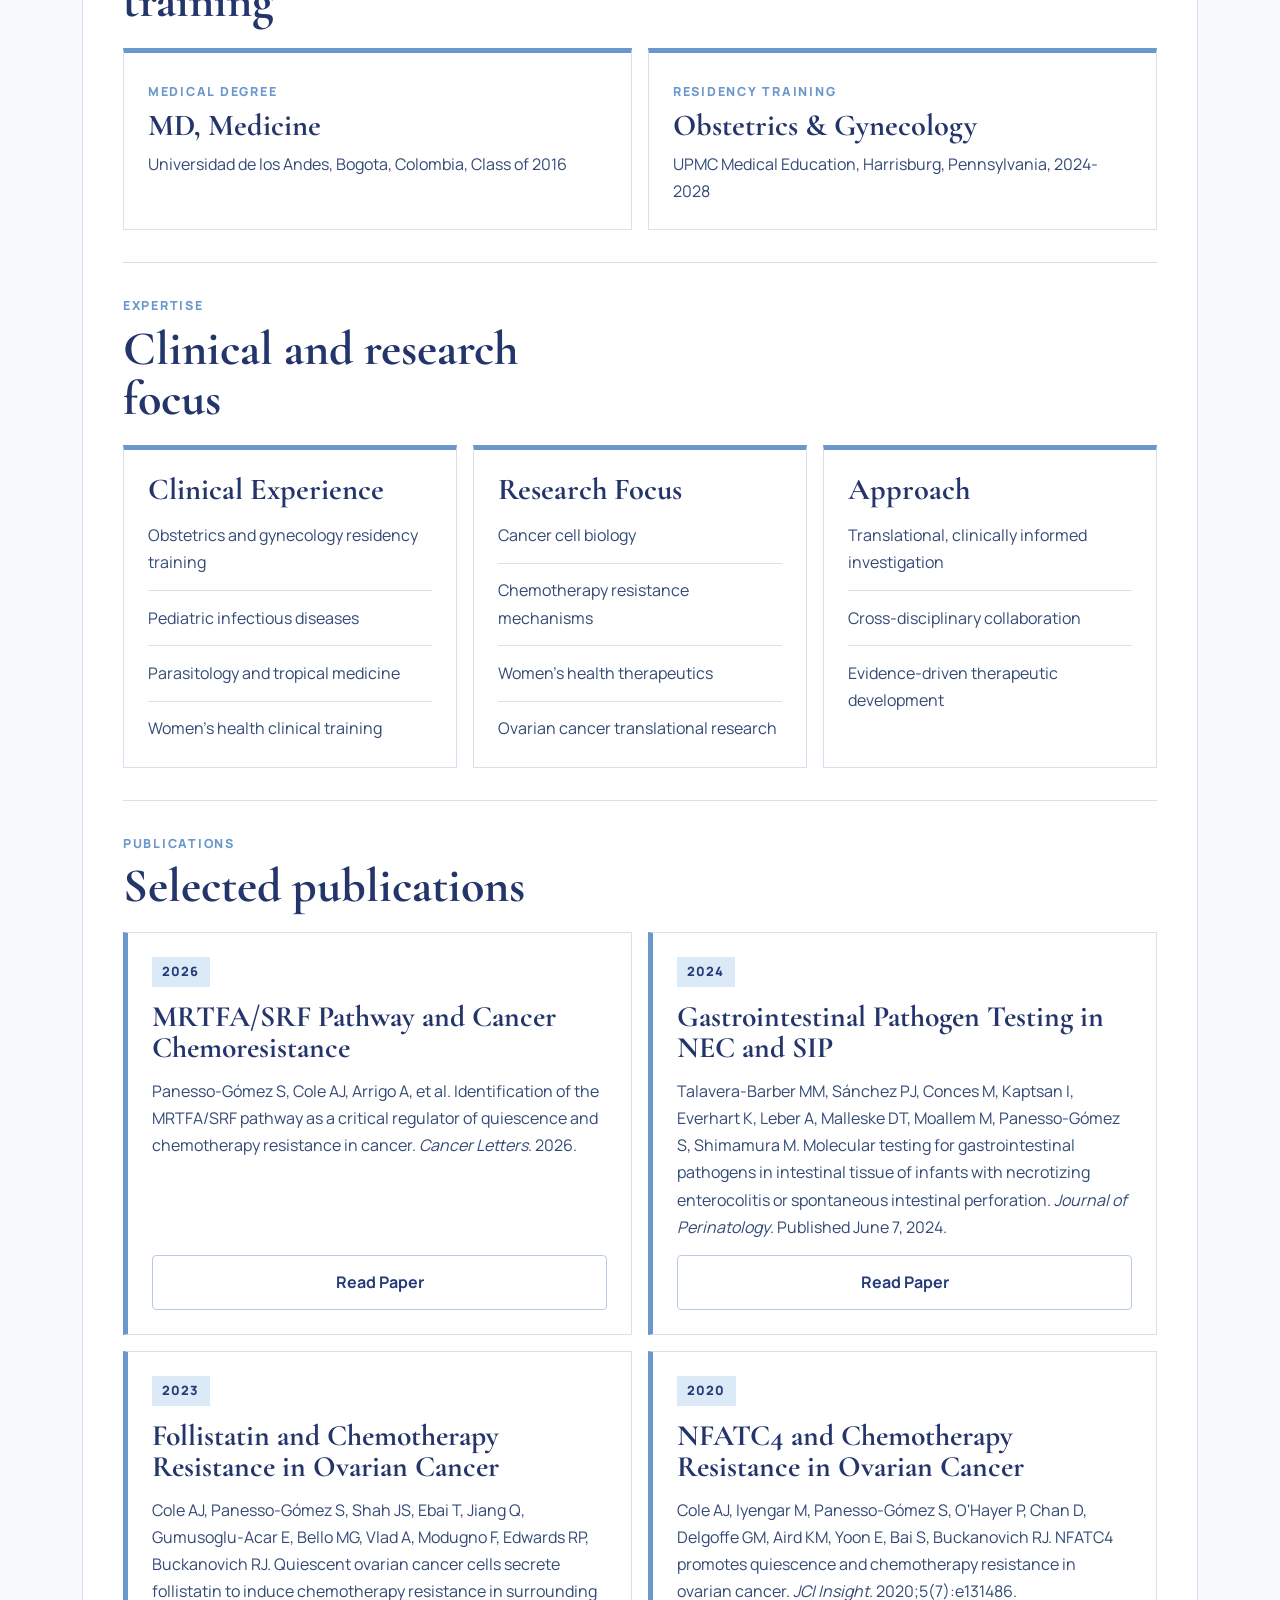
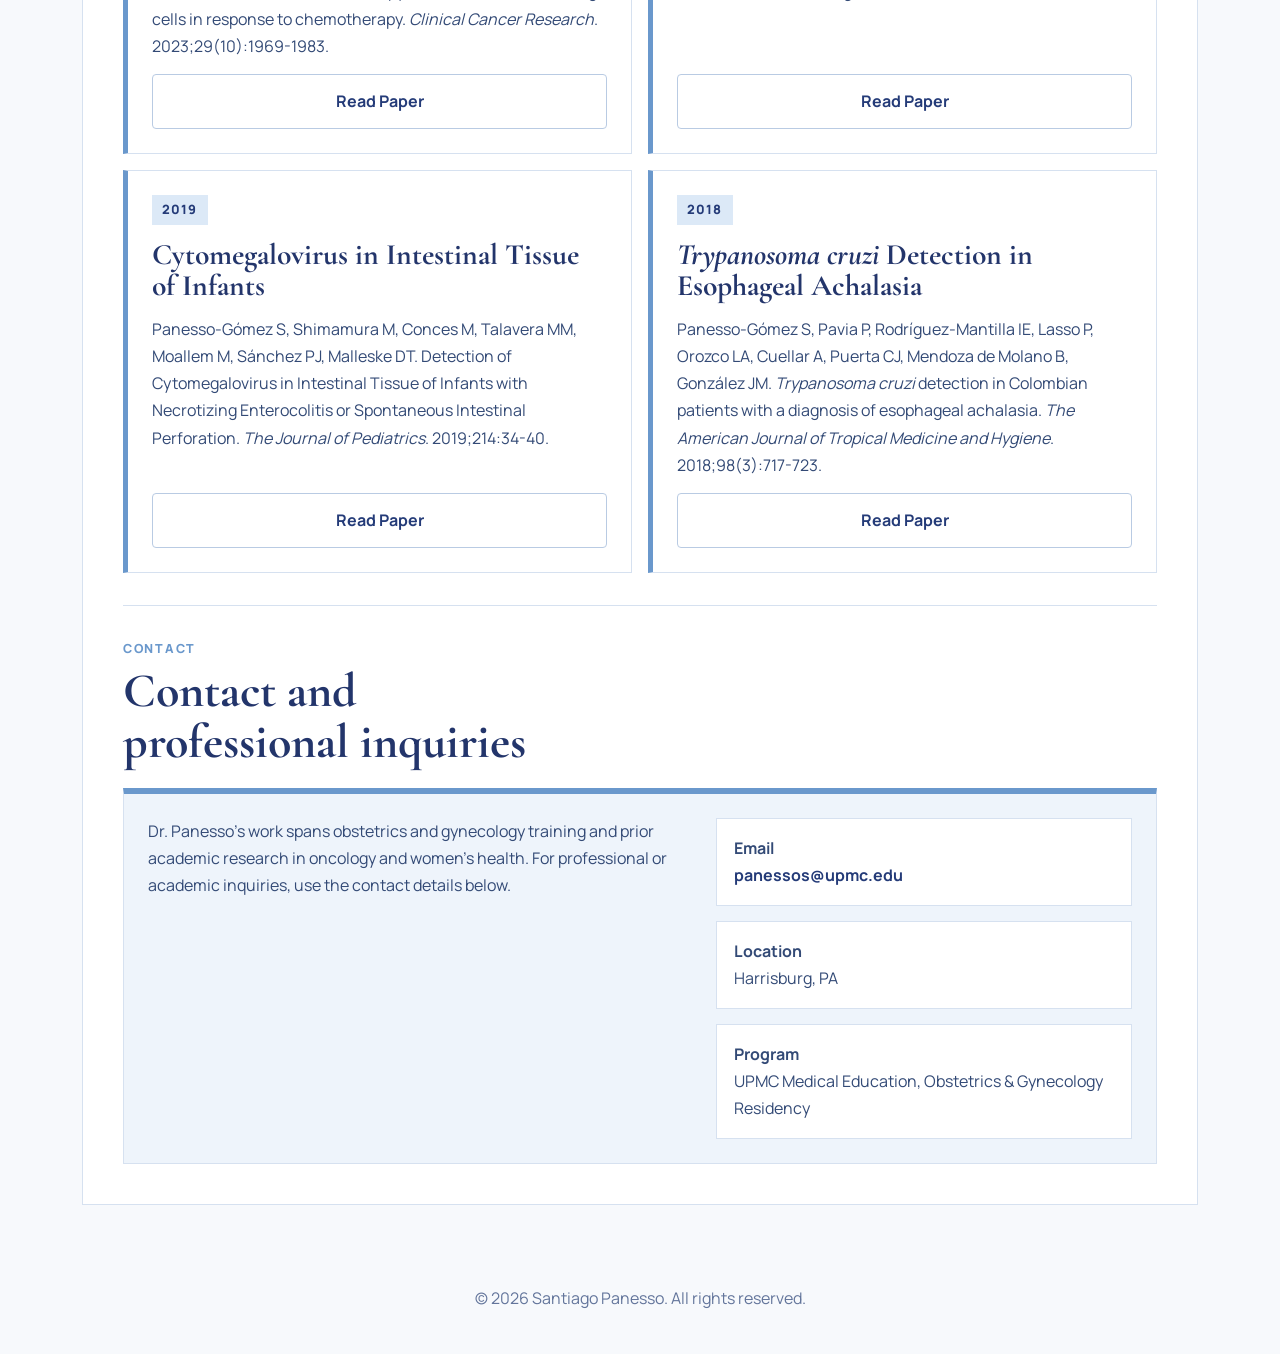
==== commit b6cc51ec: "Update publication" ====
--- a/index.html
+++ b/index.html
@@ -195,8 +195,8 @@
                     <article class="project-card">
                         <span class="publication-year">2024</span>
                         <h3>Gastrointestinal Pathogen Testing in NEC and SIP</h3>
-                        <p>Talavera-Barber M, Sánchez P, Conces M, Kaptsan I, Everhart K, Leber A, Malleske D, Moallem M, Panesso-Gómez S, Shimamura M. Molecular testing for gastrointestinal pathogens in intestinal tissue of infants with necrotizing enterocolitis or spontaneous intestinal perforation. <em>Preprint</em>. This work has not been peer reviewed.</p>
-                        <a href="https://doi.org/10.21203/rs.3.rs-3356505/v1" class="btn btn-secondary">Read Preprint</a>
+                        <p>Talavera-Barber MM, Sánchez PJ, Conces M, Kaptsan I, Everhart K, Leber A, Malleske DT, Moallem M, Panesso-Gómez S, Shimamura M. Molecular testing for gastrointestinal pathogens in intestinal tissue of infants with necrotizing enterocolitis or spontaneous intestinal perforation. <em>Journal of Perinatology</em>. Published June 7, 2024.</p>
+                        <a href="https://www.nature.com/articles/s41372-024-01999-z" class="btn btn-secondary">Read Paper</a>
                     </article>
                     <article class="project-card">
                         <span class="publication-year">2023</span>
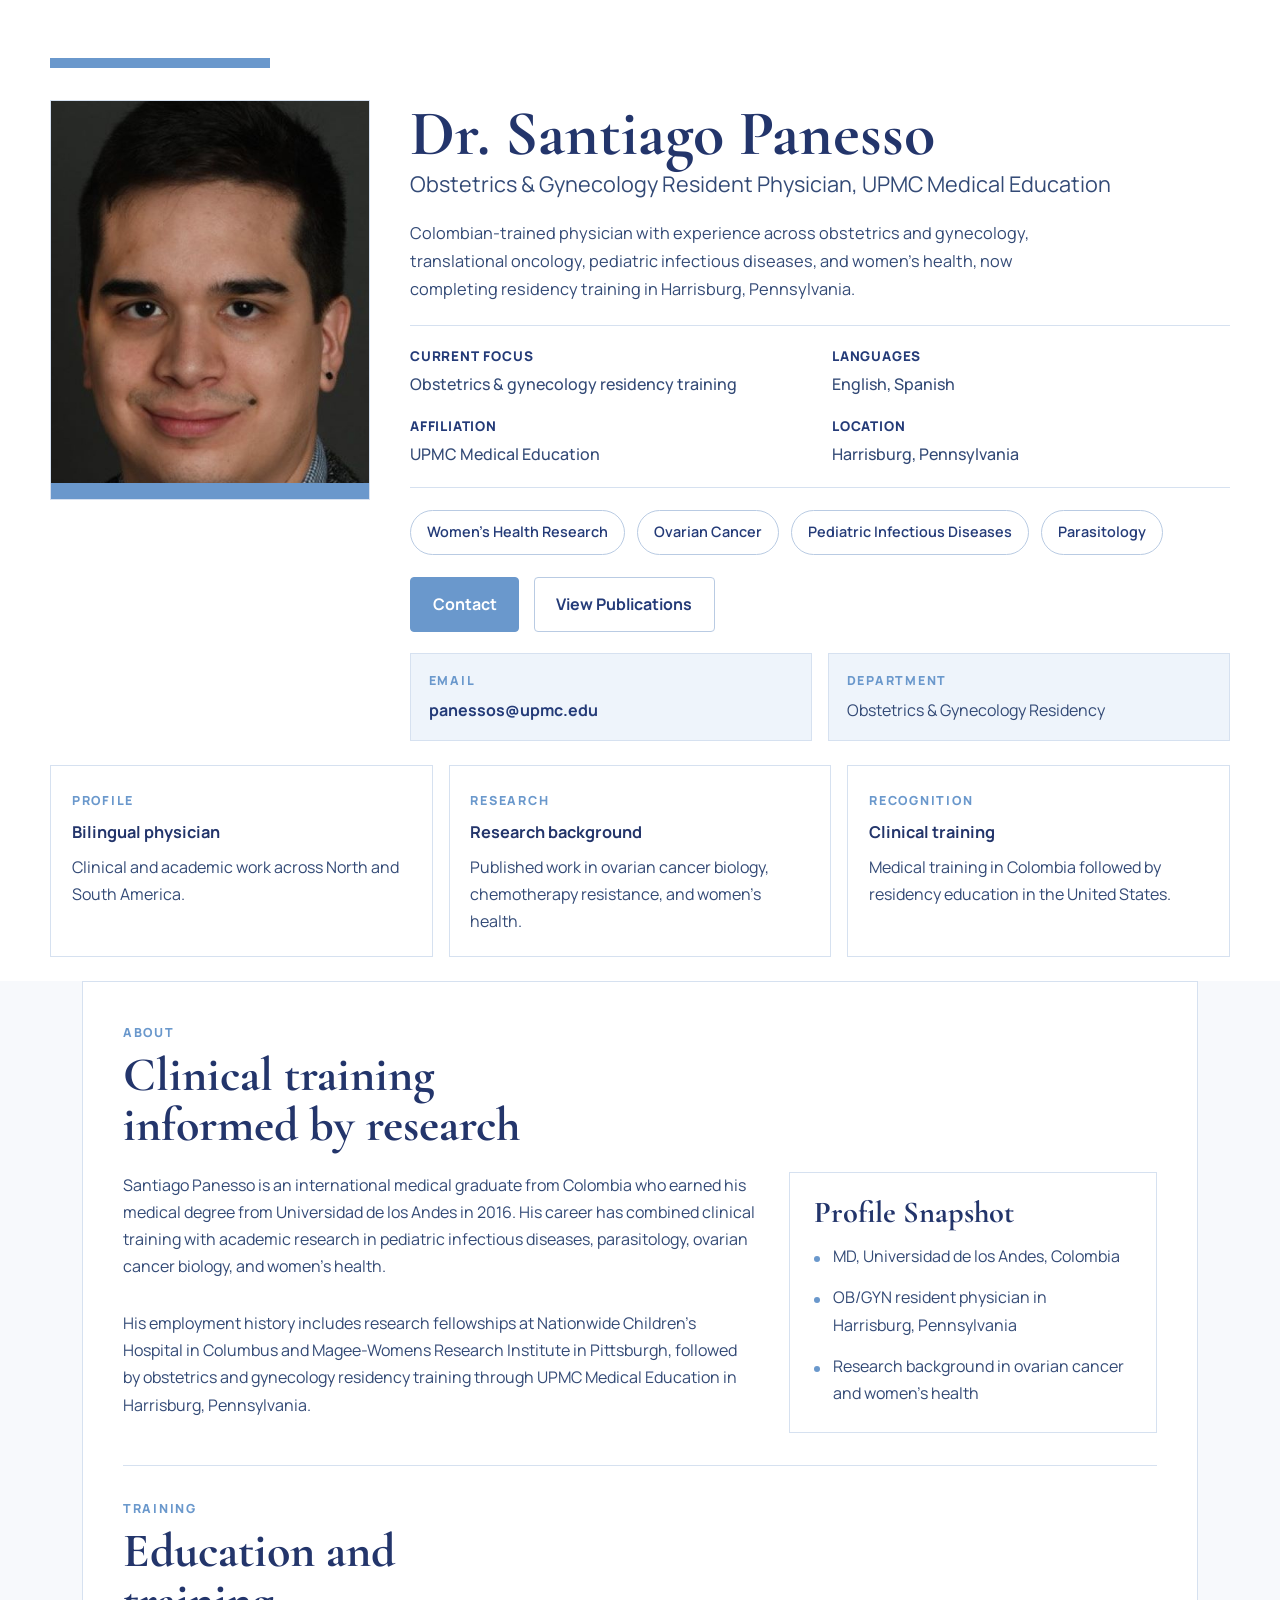
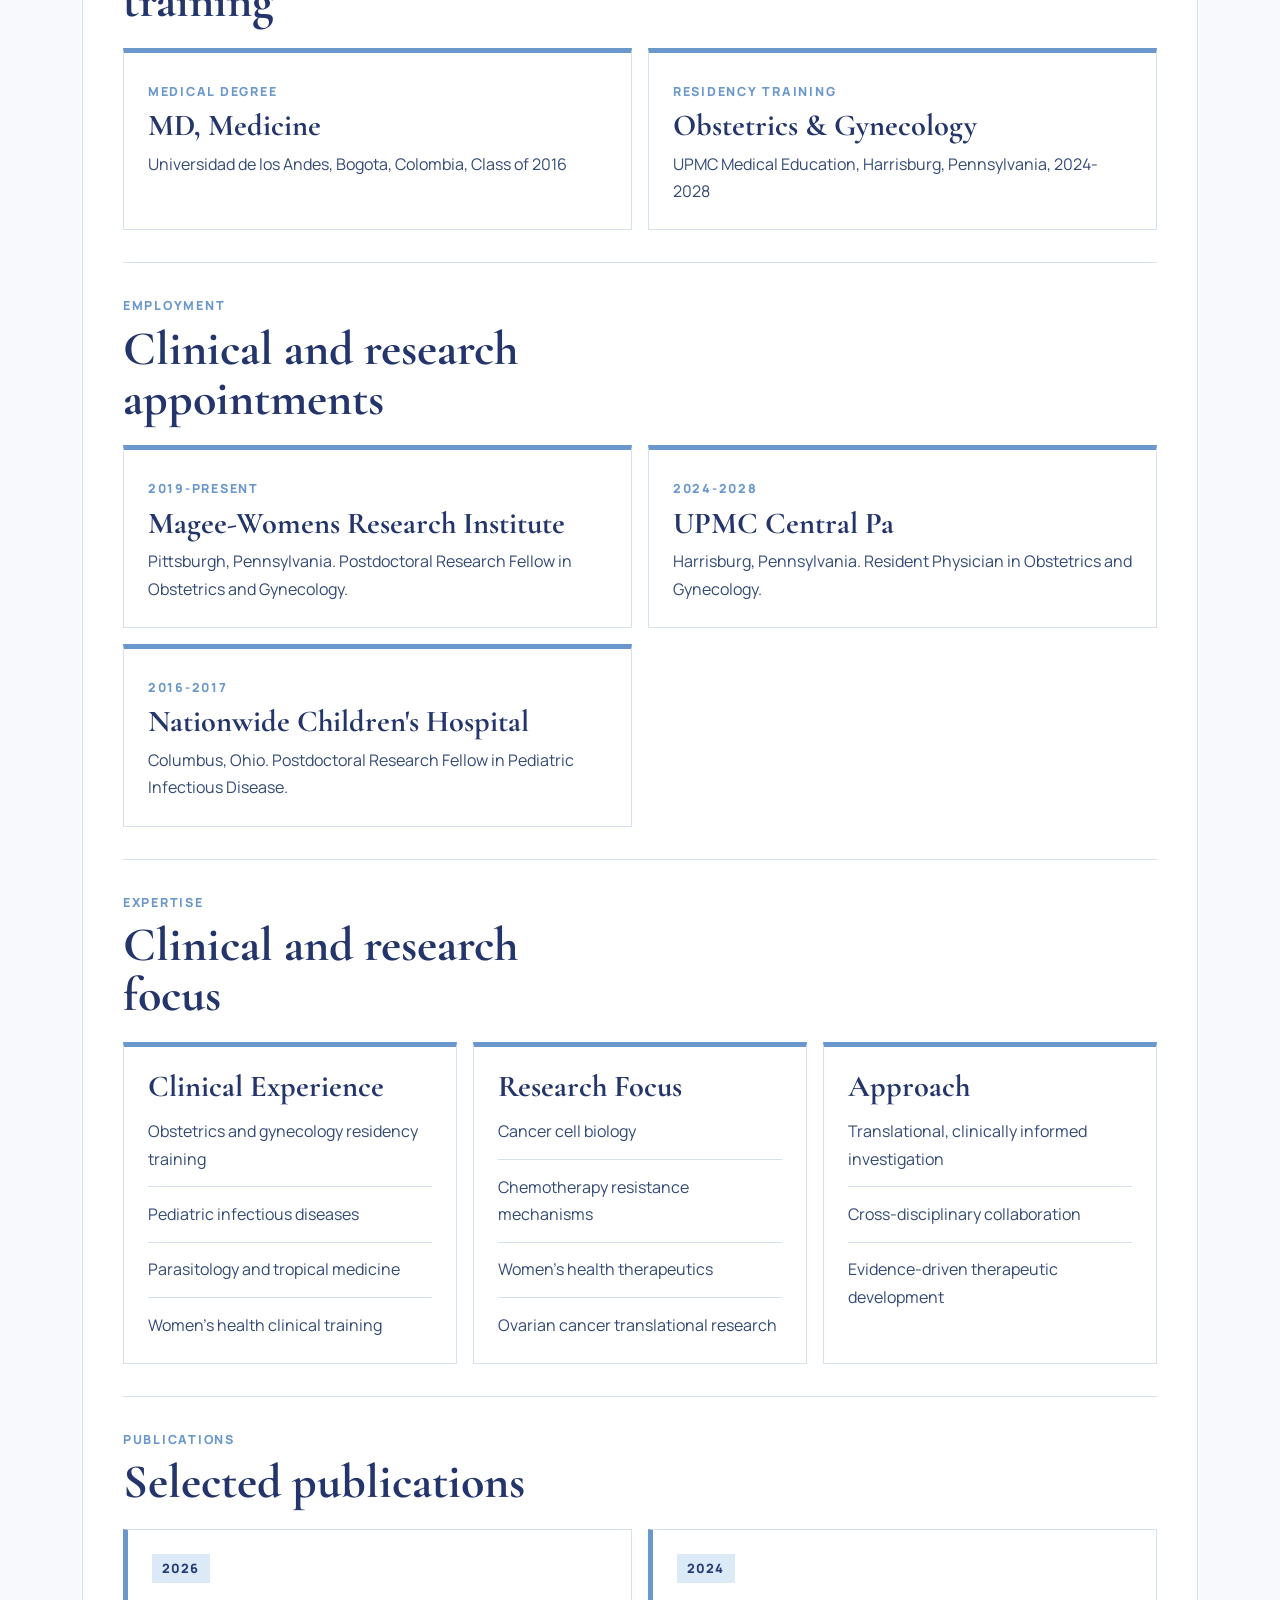
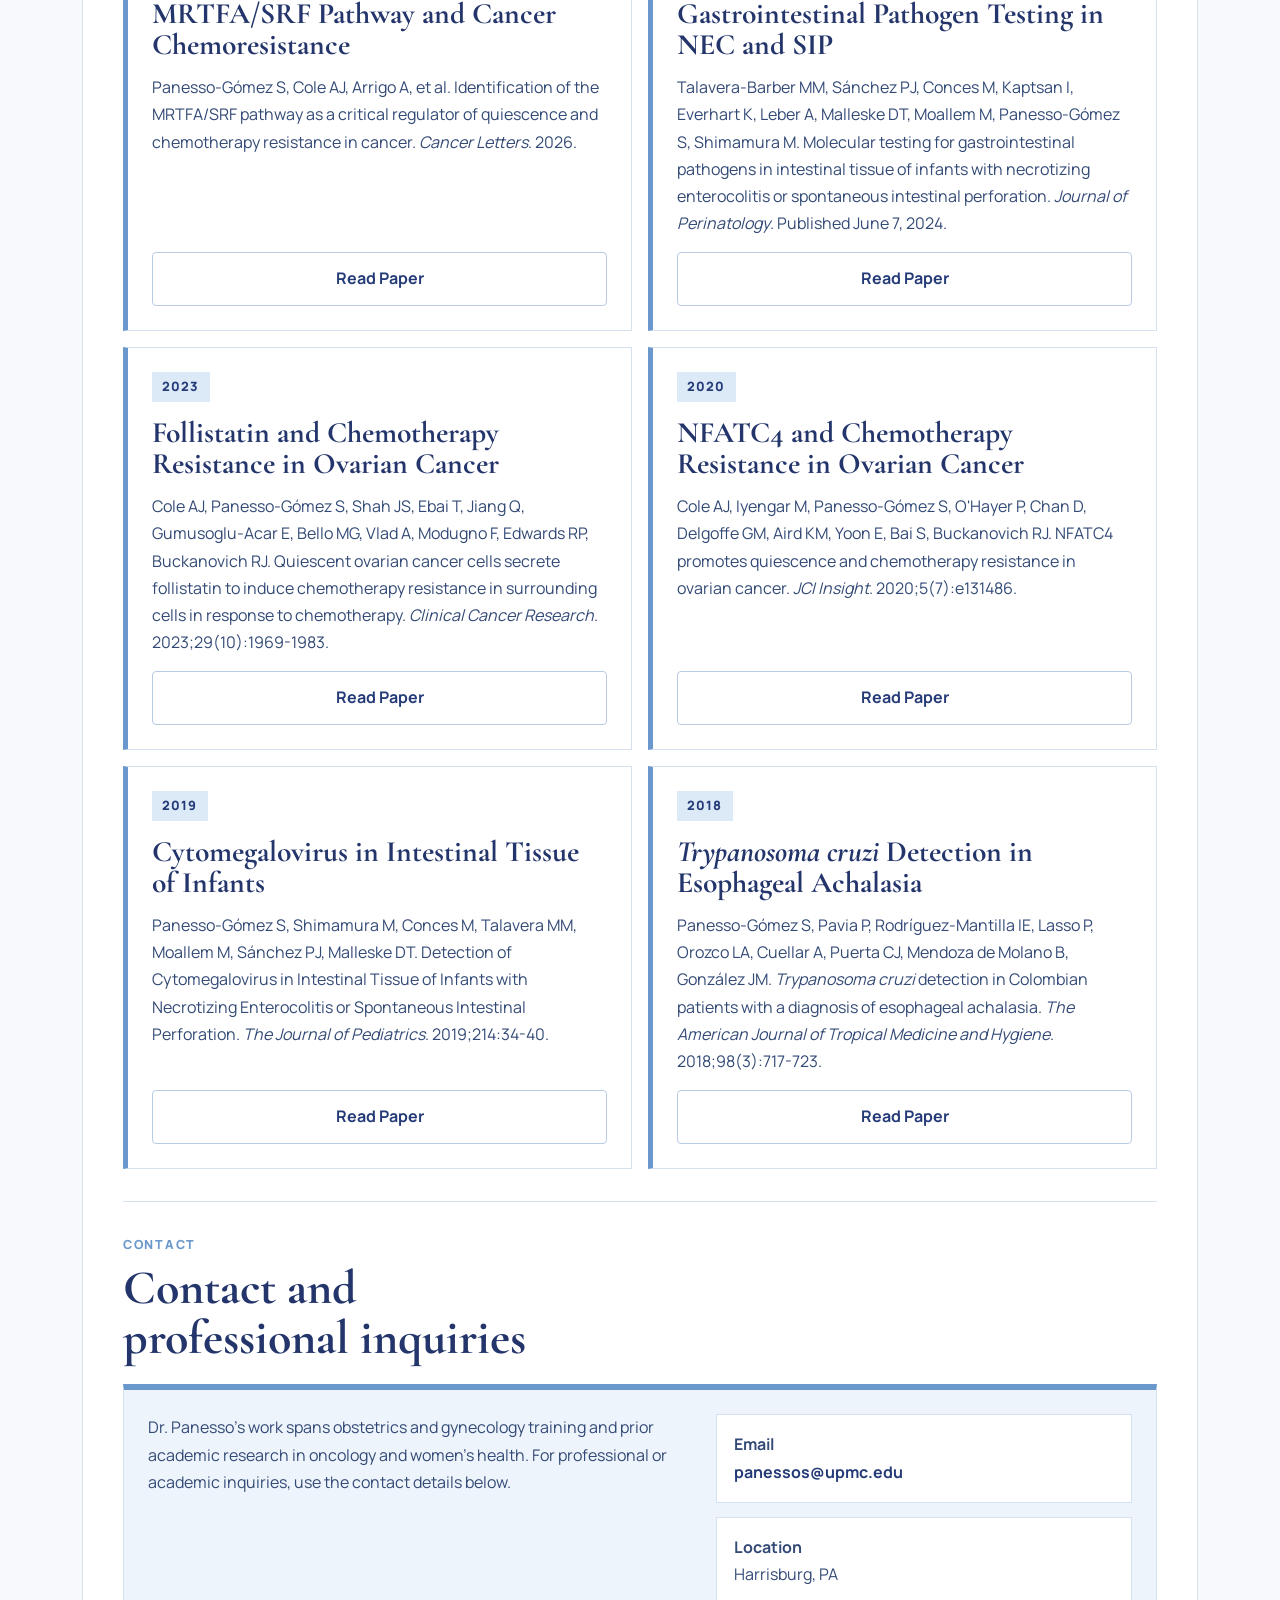
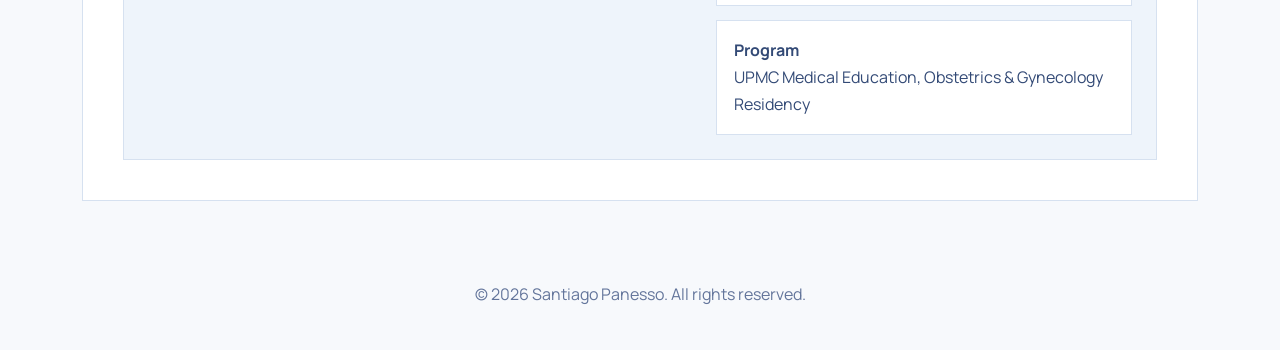
==== commit 5bcb14de: "Update" ====
--- a/index.html
+++ b/index.html
@@ -35,7 +35,7 @@
                         </div>
 
                         <p class="hero-summary">
-                            Colombian-trained physician with experience in translational oncology, infectious diseases, and women's health, now completing obstetrics and gynecology residency training in Harrisburg, Pennsylvania.
+                            Colombian-trained physician with experience across obstetrics and gynecology, translational oncology, pediatric infectious diseases, and women's health, now completing residency training in Harrisburg, Pennsylvania.
                         </p>
 
                         <div class="info-grid">
@@ -112,8 +112,8 @@
                 </div>
                 <div class="split-layout">
                     <div class="prose-block">
-                        <p>Santiago Panesso is an international medical graduate from Colombia who earned his medical degree from Universidad de los Andes in 2016. His training has spanned clinical care and academic research, with work in pediatric infectious diseases, parasitology, and ovarian cancer biology.</p>
-                        <p>He is currently completing obstetrics and gynecology residency training through UPMC Medical Education in Harrisburg, Pennsylvania. His academic work has included research at the University of Pittsburgh and Magee-Womens Research Institute focused on chemotherapy resistance and translational therapeutics in ovarian cancer.</p>
+                        <p>Santiago Panesso is an international medical graduate from Colombia who earned his medical degree from Universidad de los Andes in 2016. His career has combined clinical training with academic research in pediatric infectious diseases, parasitology, ovarian cancer biology, and women's health.</p>
+                        <p>His employment history includes research fellowships at Nationwide Children's Hospital in Columbus and Magee-Womens Research Institute in Pittsburgh, followed by obstetrics and gynecology residency training through UPMC Medical Education in Harrisburg, Pennsylvania.</p>
                     </div>
                     <aside class="highlight-panel">
                         <h3>Profile Snapshot</h3>
@@ -141,6 +141,30 @@
                         <span class="timeline-meta">Residency Training</span>
                         <h3>Obstetrics &amp; Gynecology</h3>
                         <p>UPMC Medical Education, Harrisburg, Pennsylvania, 2024-2028</p>
+                    </article>
+                </div>
+            </section>
+
+            <section id="employment">
+                <div class="section-heading">
+                    <p class="section-kicker">Employment</p>
+                    <h2>Clinical and research appointments</h2>
+                </div>
+                <div class="timeline">
+                    <article class="timeline-item">
+                        <span class="timeline-meta">2019-Present</span>
+                        <h3>Magee-Womens Research Institute</h3>
+                        <p>Pittsburgh, Pennsylvania. Postdoctoral Research Fellow in Obstetrics and Gynecology.</p>
+                    </article>
+                    <article class="timeline-item">
+                        <span class="timeline-meta">2024-2028</span>
+                        <h3>UPMC Central Pa</h3>
+                        <p>Harrisburg, Pennsylvania. Resident Physician in Obstetrics and Gynecology.</p>
+                    </article>
+                    <article class="timeline-item">
+                        <span class="timeline-meta">2016-2017</span>
+                        <h3>Nationwide Children's Hospital</h3>
+                        <p>Columbus, Ohio. Postdoctoral Research Fellow in Pediatric Infectious Disease.</p>
                     </article>
                 </div>
             </section>
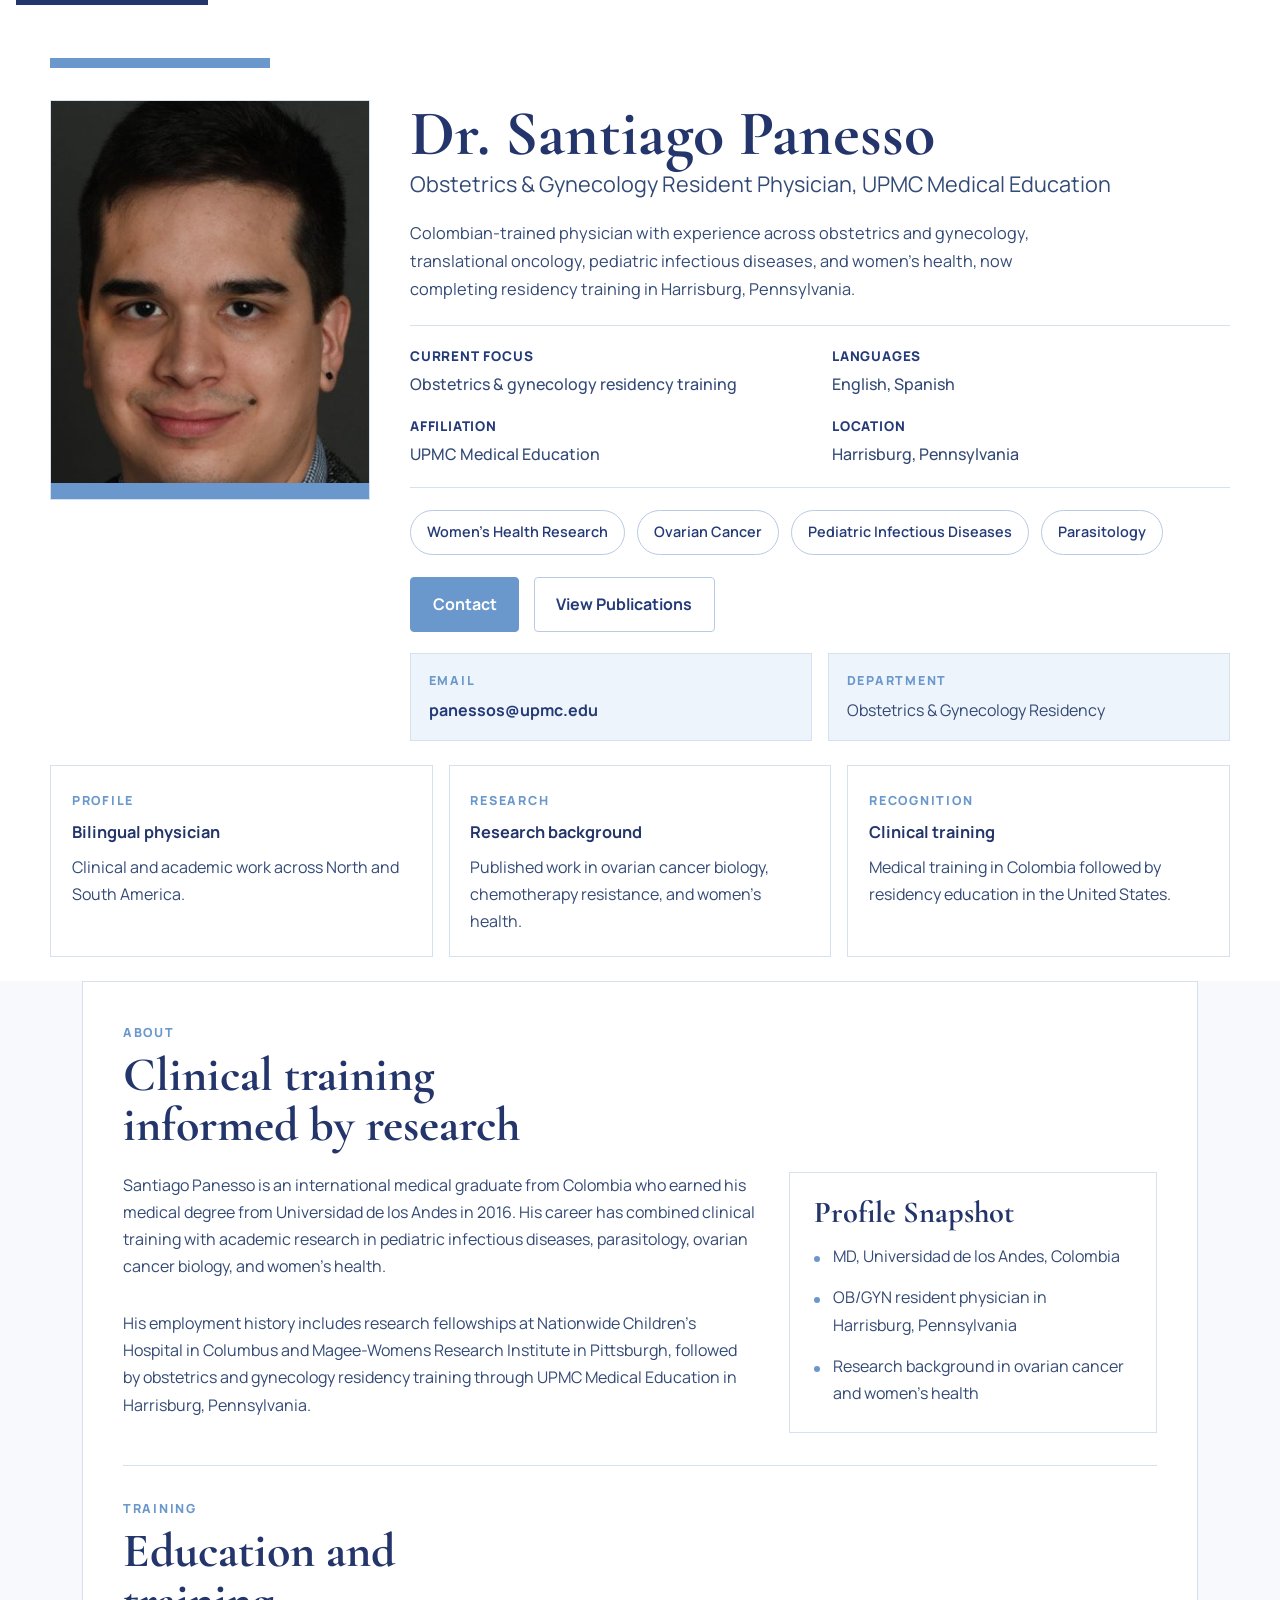
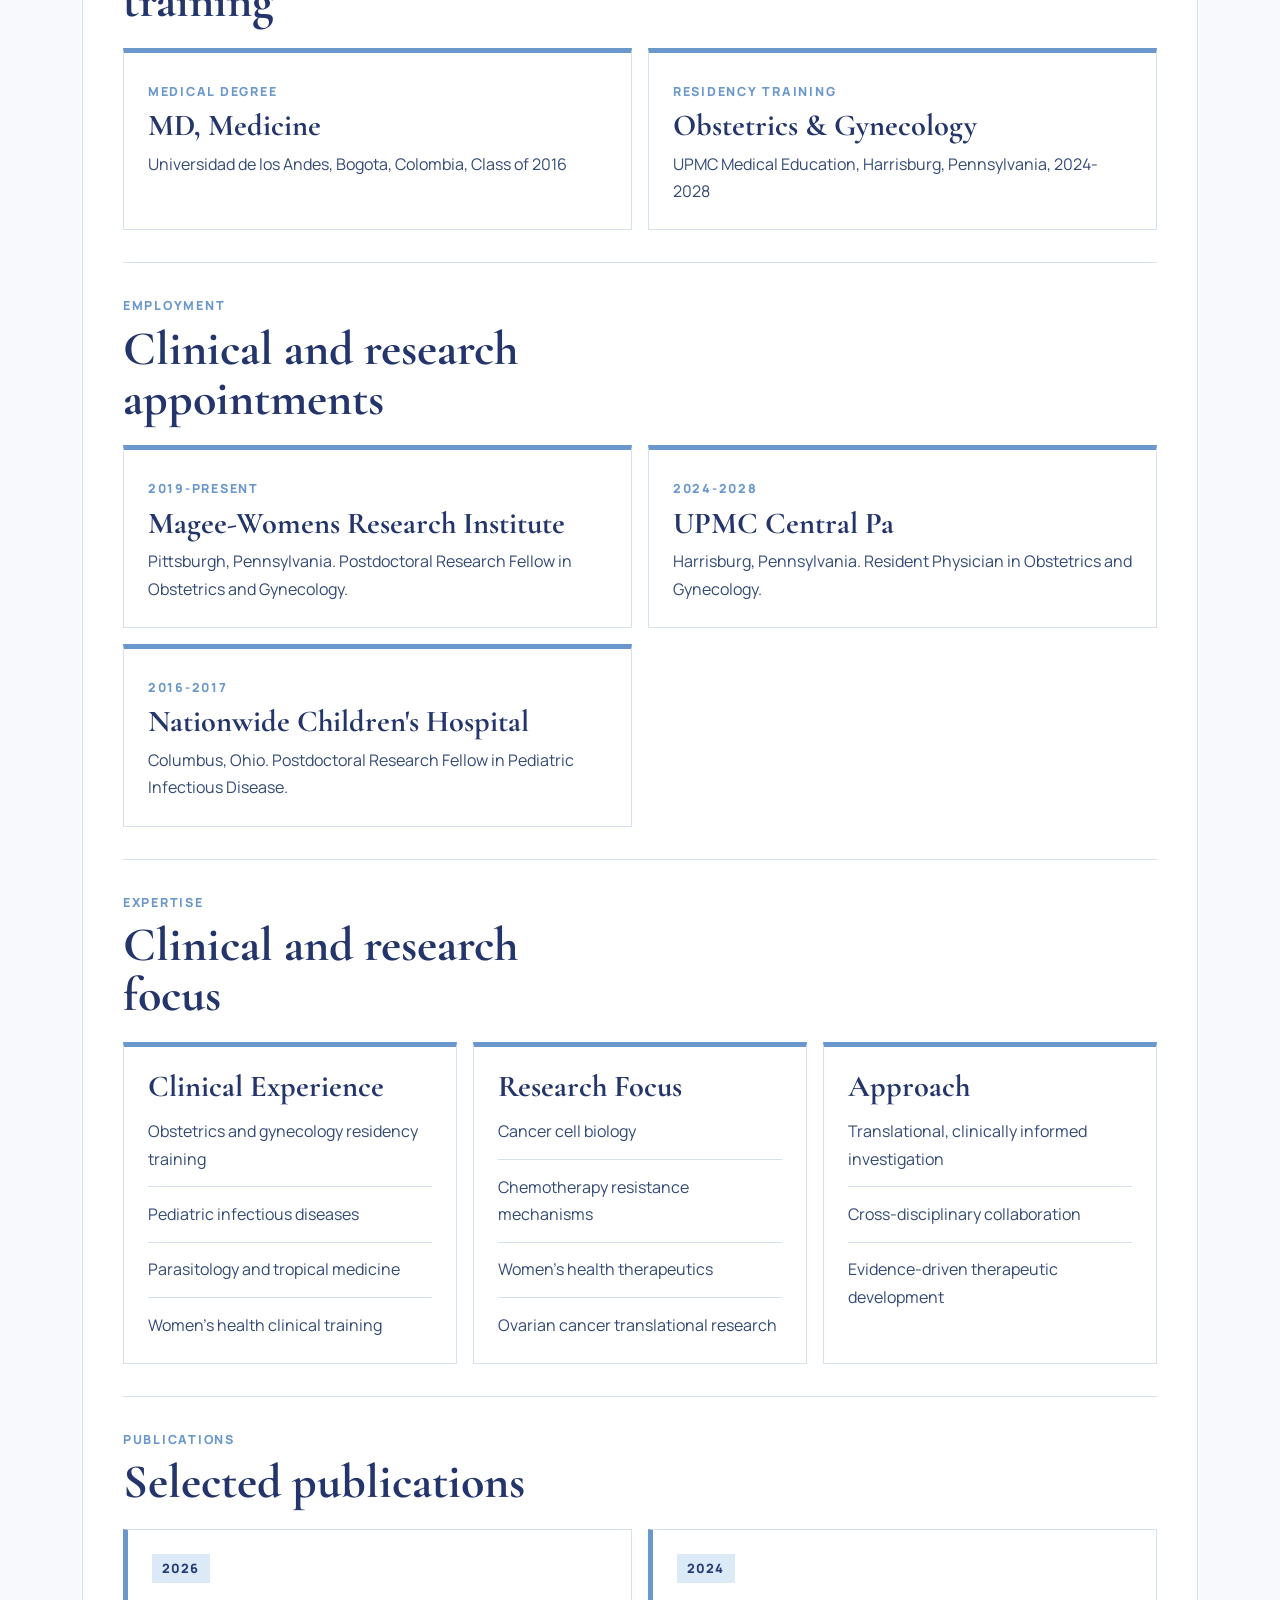
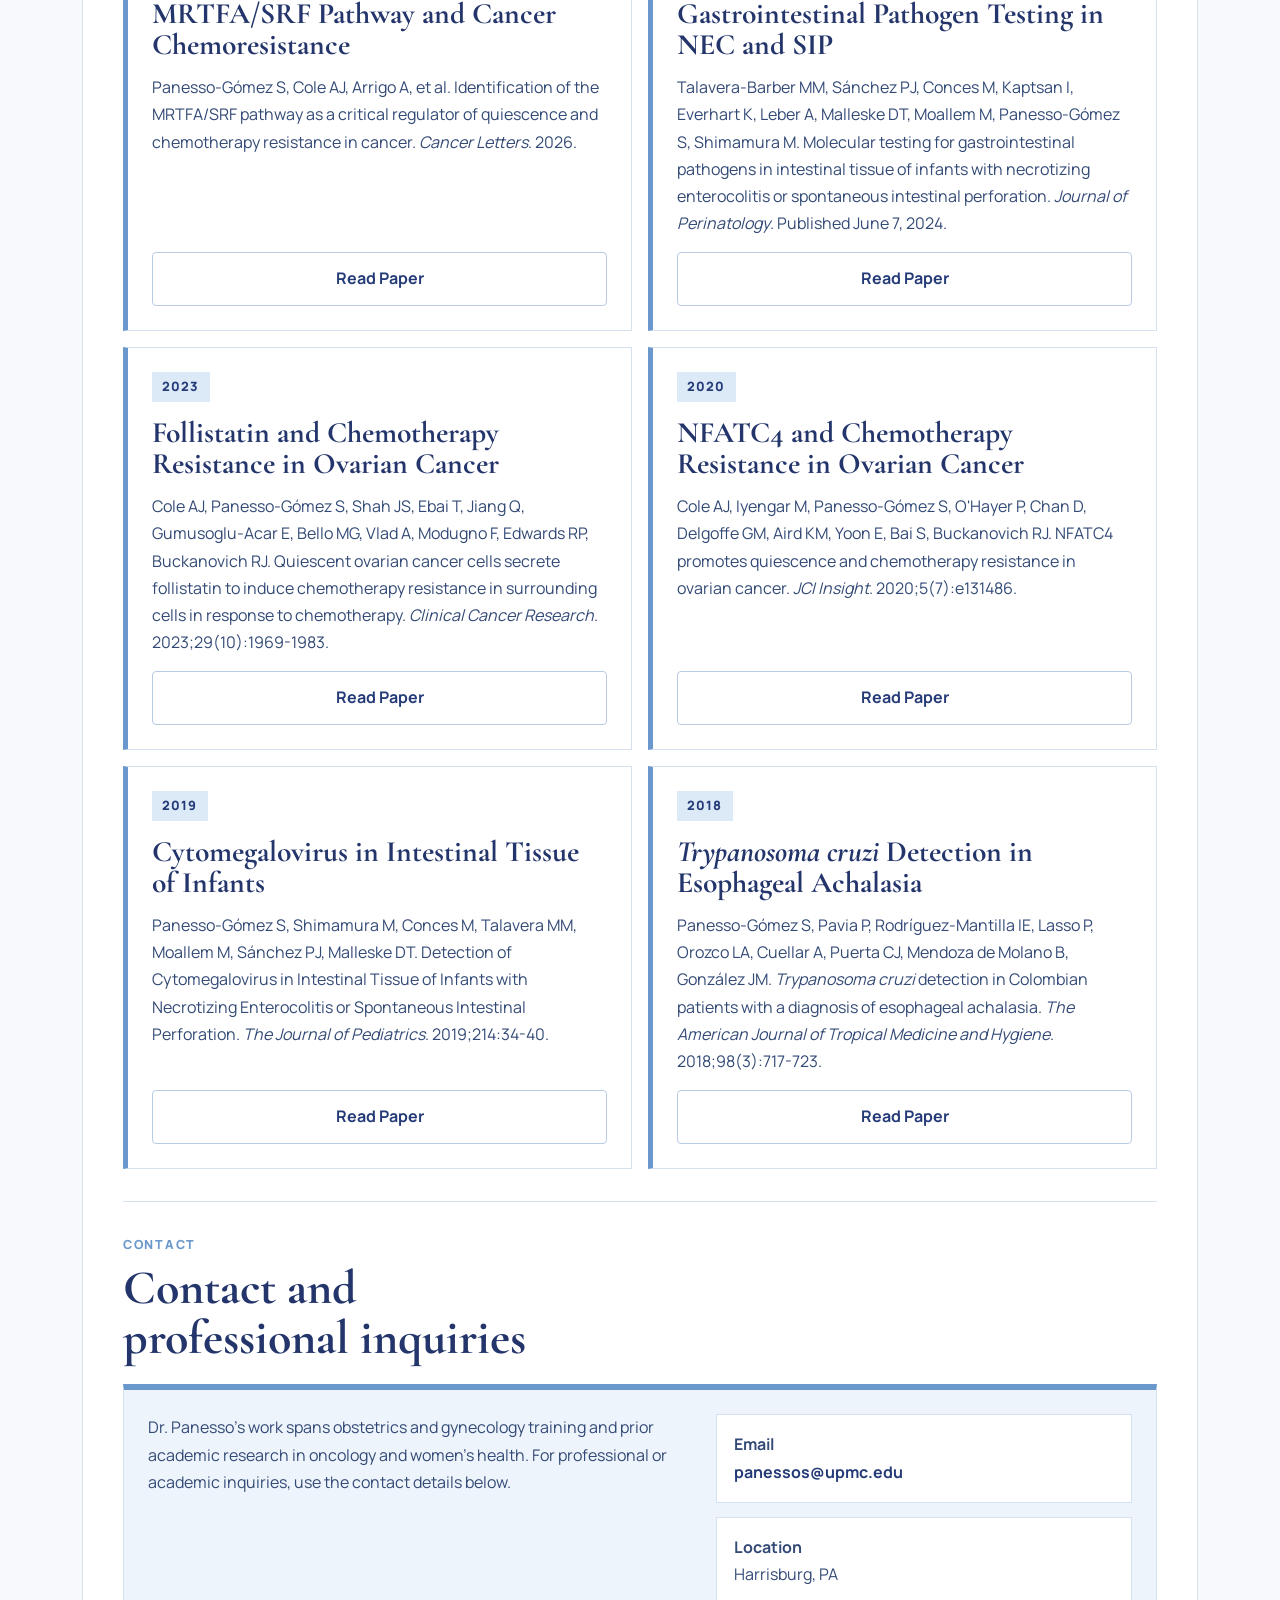
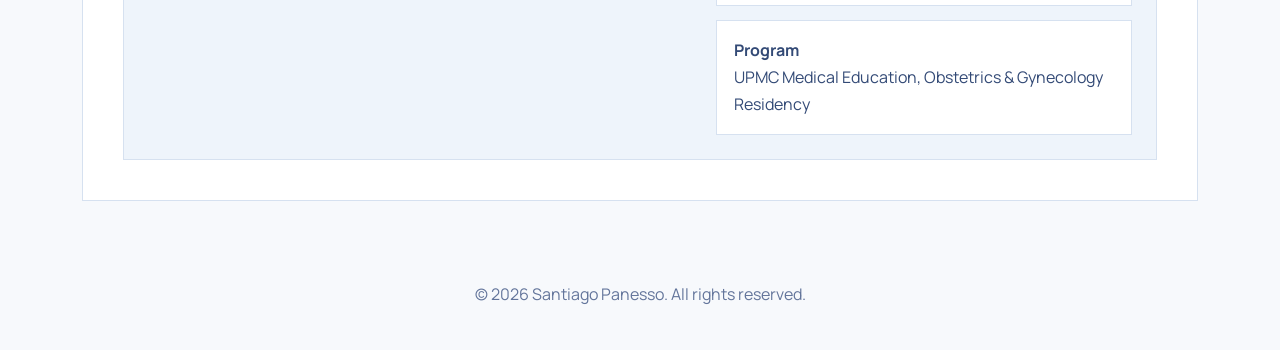
==== commit d708840b: "Update for SEO" ====
--- a/index.html
+++ b/index.html
@@ -3,13 +3,88 @@
 <head>
     <meta charset="UTF-8">
     <meta name="viewport" content="width=device-width, initial-scale=1.0">
-    <title>Santiago Panesso - Medical Doctor Profile</title>
+    <title>Dr. Santiago Panesso, MD | OB-GYN Resident Physician and Researcher</title>
+    <meta name="description" content="Official profile of Dr. Santiago Panesso, MD, an obstetrics and gynecology resident physician at UPMC Medical Education with research in ovarian cancer, women's health, pediatric infectious diseases, and parasitology.">
+    <meta name="author" content="Santiago Panesso">
+    <meta name="robots" content="index, follow, max-image-preview:large">
+    <link rel="canonical" href="https://santiago.panesso.com/">
+    <meta property="og:type" content="profile">
+    <meta property="og:title" content="Dr. Santiago Panesso, MD | OB-GYN Resident Physician and Researcher">
+    <meta property="og:description" content="Official profile of Dr. Santiago Panesso, MD, featuring clinical training, research appointments, publications, and professional contact information.">
+    <meta property="og:url" content="https://santiago.panesso.com/">
+    <meta property="og:site_name" content="Santiago Panesso">
+    <meta property="og:image" content="https://santiago.panesso.com/images/profile.jpg">
+    <meta property="og:image:alt" content="Portrait of Dr. Santiago Panesso">
+    <meta property="og:locale" content="en_US">
+    <meta name="twitter:card" content="summary_large_image">
+    <meta name="twitter:title" content="Dr. Santiago Panesso, MD | OB-GYN Resident Physician and Researcher">
+    <meta name="twitter:description" content="Clinical profile and publications for Dr. Santiago Panesso, MD.">
+    <meta name="twitter:image" content="https://santiago.panesso.com/images/profile.jpg">
     <link rel="preconnect" href="https://fonts.googleapis.com">
     <link rel="preconnect" href="https://fonts.gstatic.com" crossorigin>
     <link href="https://fonts.googleapis.com/css2?family=Manrope:wght@400;500;600;700;800&family=Cormorant+Garamond:wght@500;600;700&display=swap" rel="stylesheet">
     <link rel="stylesheet" href="css/style.css">
+    <script type="application/ld+json">
+        {
+            "@context": "https://schema.org",
+            "@type": "ProfilePage",
+            "url": "https://santiago.panesso.com/",
+            "name": "Dr. Santiago Panesso, MD",
+            "description": "Professional profile of Dr. Santiago Panesso, an obstetrics and gynecology resident physician and researcher.",
+            "mainEntity": {
+                "@type": "Person",
+                "name": "Dr. Santiago Panesso",
+                "alternateName": "Santiago Panesso-Gomez",
+                "honorificPrefix": "Dr.",
+                "email": "mailto:panessos@upmc.edu",
+                "jobTitle": "Obstetrics and Gynecology Resident Physician",
+                "description": "Colombian-trained physician with research in ovarian cancer biology, women's health, pediatric infectious diseases, and parasitology.",
+                "url": "https://santiago.panesso.com/",
+                "image": "https://santiago.panesso.com/images/profile.jpg",
+                "knowsLanguage": [
+                    "English",
+                    "Spanish"
+                ],
+                "address": {
+                    "@type": "PostalAddress",
+                    "addressLocality": "Harrisburg",
+                    "addressRegion": "PA",
+                    "addressCountry": "US"
+                },
+                "alumniOf": {
+                    "@type": "CollegeOrUniversity",
+                    "name": "Universidad de los Andes"
+                },
+                "worksFor": [
+                    {
+                        "@type": "Organization",
+                        "name": "UPMC Medical Education"
+                    },
+                    {
+                        "@type": "Organization",
+                        "name": "Magee-Womens Research Institute"
+                    }
+                ],
+                "hasOccupation": [
+                    {
+                        "@type": "Occupation",
+                        "name": "Resident Physician in Obstetrics and Gynecology"
+                    },
+                    {
+                        "@type": "Occupation",
+                        "name": "Postdoctoral Research Fellow in Obstetrics and Gynecology"
+                    },
+                    {
+                        "@type": "Occupation",
+                        "name": "Postdoctoral Research Fellow in Pediatric Infectious Disease"
+                    }
+                ]
+            }
+        }
+    </script>
 </head>
 <body>
+    <a href="#main-content" class="skip-link">Skip to main content</a>
     <header class="hero">
         <div class="header-bg"></div>
         <div class="hero-wave" aria-hidden="true">
@@ -22,7 +97,7 @@
                 <div class="hero-grid">
                     <div class="hero-left">
                         <div class="avatar">
-                            <img src="images/profile.jpg" alt="Dr. Santiago Panesso" class="profile-pic">
+                            <img src="images/profile.jpg" alt="Dr. Santiago Panesso" class="profile-pic" width="640" height="800" fetchpriority="high">
                         </div>
                     </div>
                     <div class="hero-right">
@@ -103,7 +178,7 @@
         </div>
     </header>
 
-    <main>
+    <main id="main-content">
         <div class="content-card">
             <section id="about" class="section-intro">
                 <div class="section-heading">
--- a/css/style.css
+++ b/css/style.css
@@ -32,6 +32,22 @@
     background: var(--page);
 }
 
+.skip-link {
+    position: absolute;
+    left: 1rem;
+    top: -3rem;
+    z-index: 1000;
+    padding: 0.8rem 1rem;
+    background: var(--heading);
+    color: var(--surface);
+    text-decoration: none;
+    font-weight: 700;
+}
+
+.skip-link:focus {
+    top: 1rem;
+}
+
 a {
     color: inherit;
 }
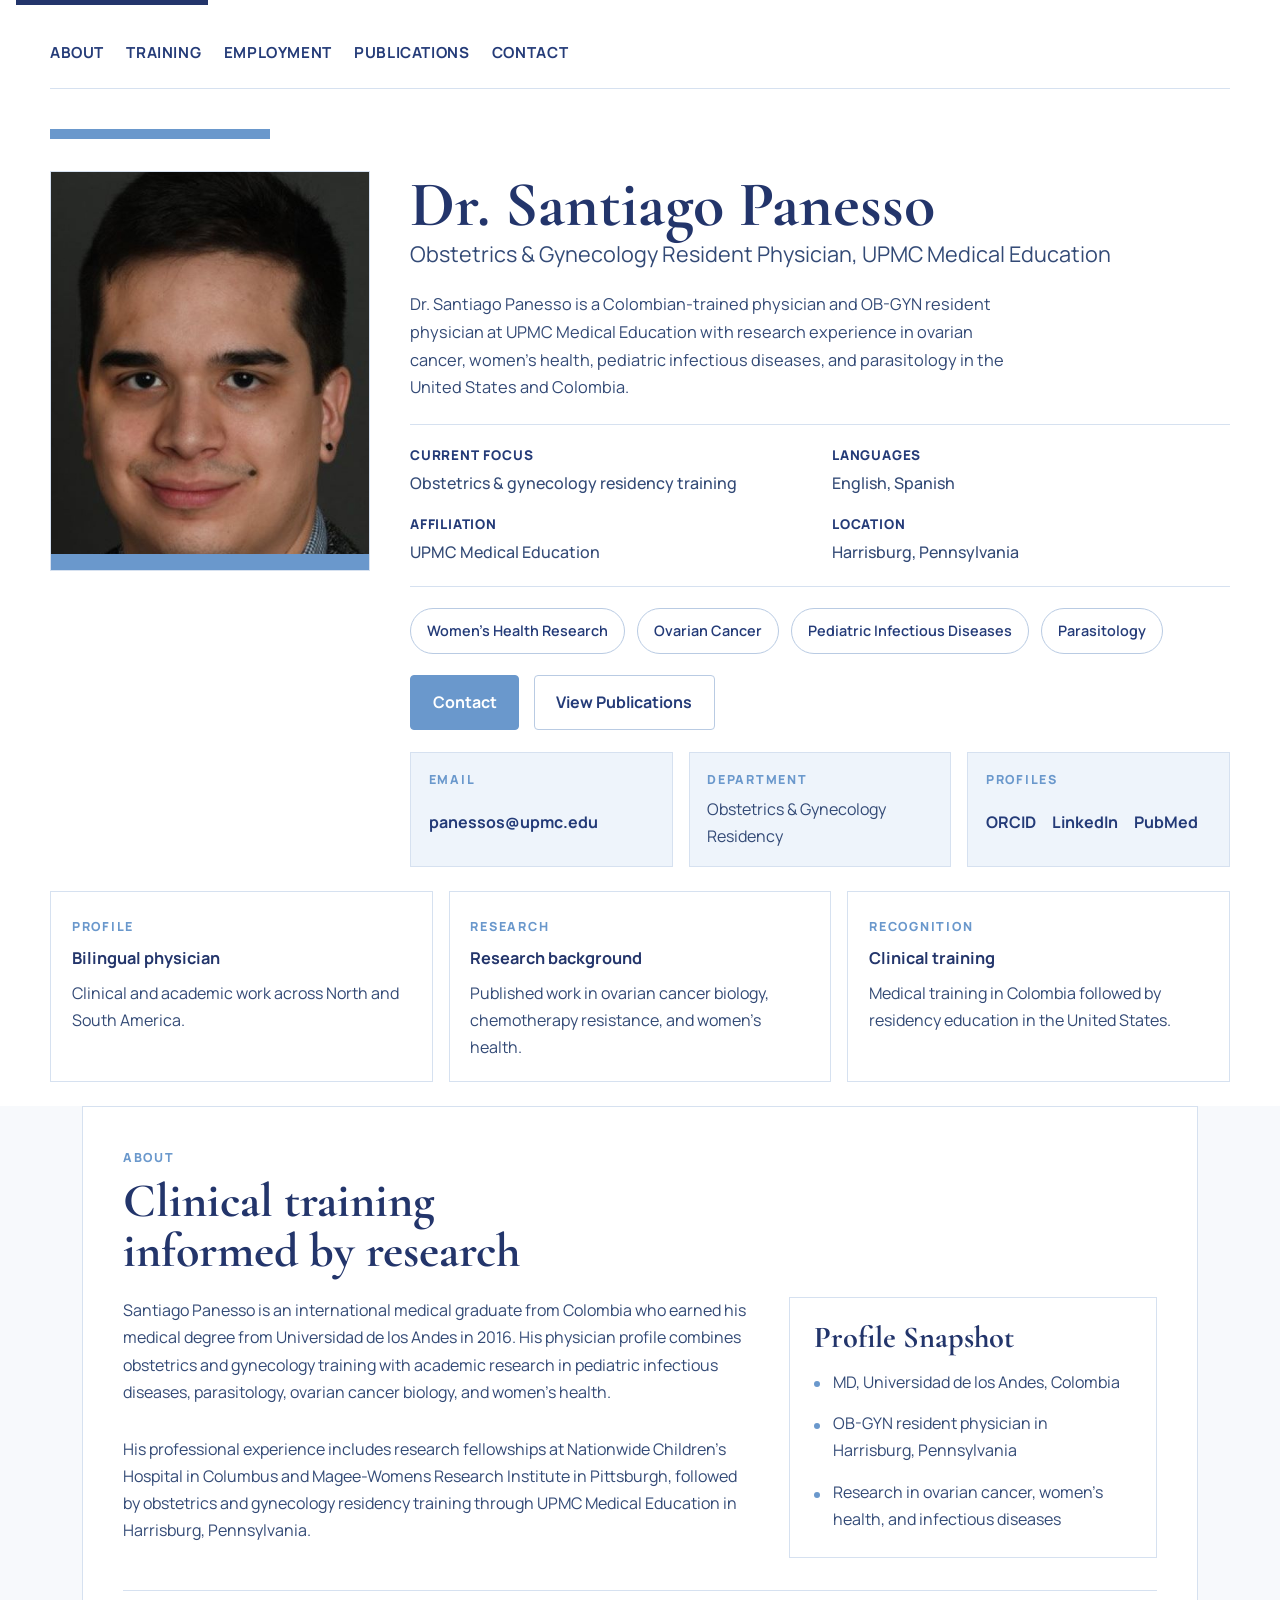
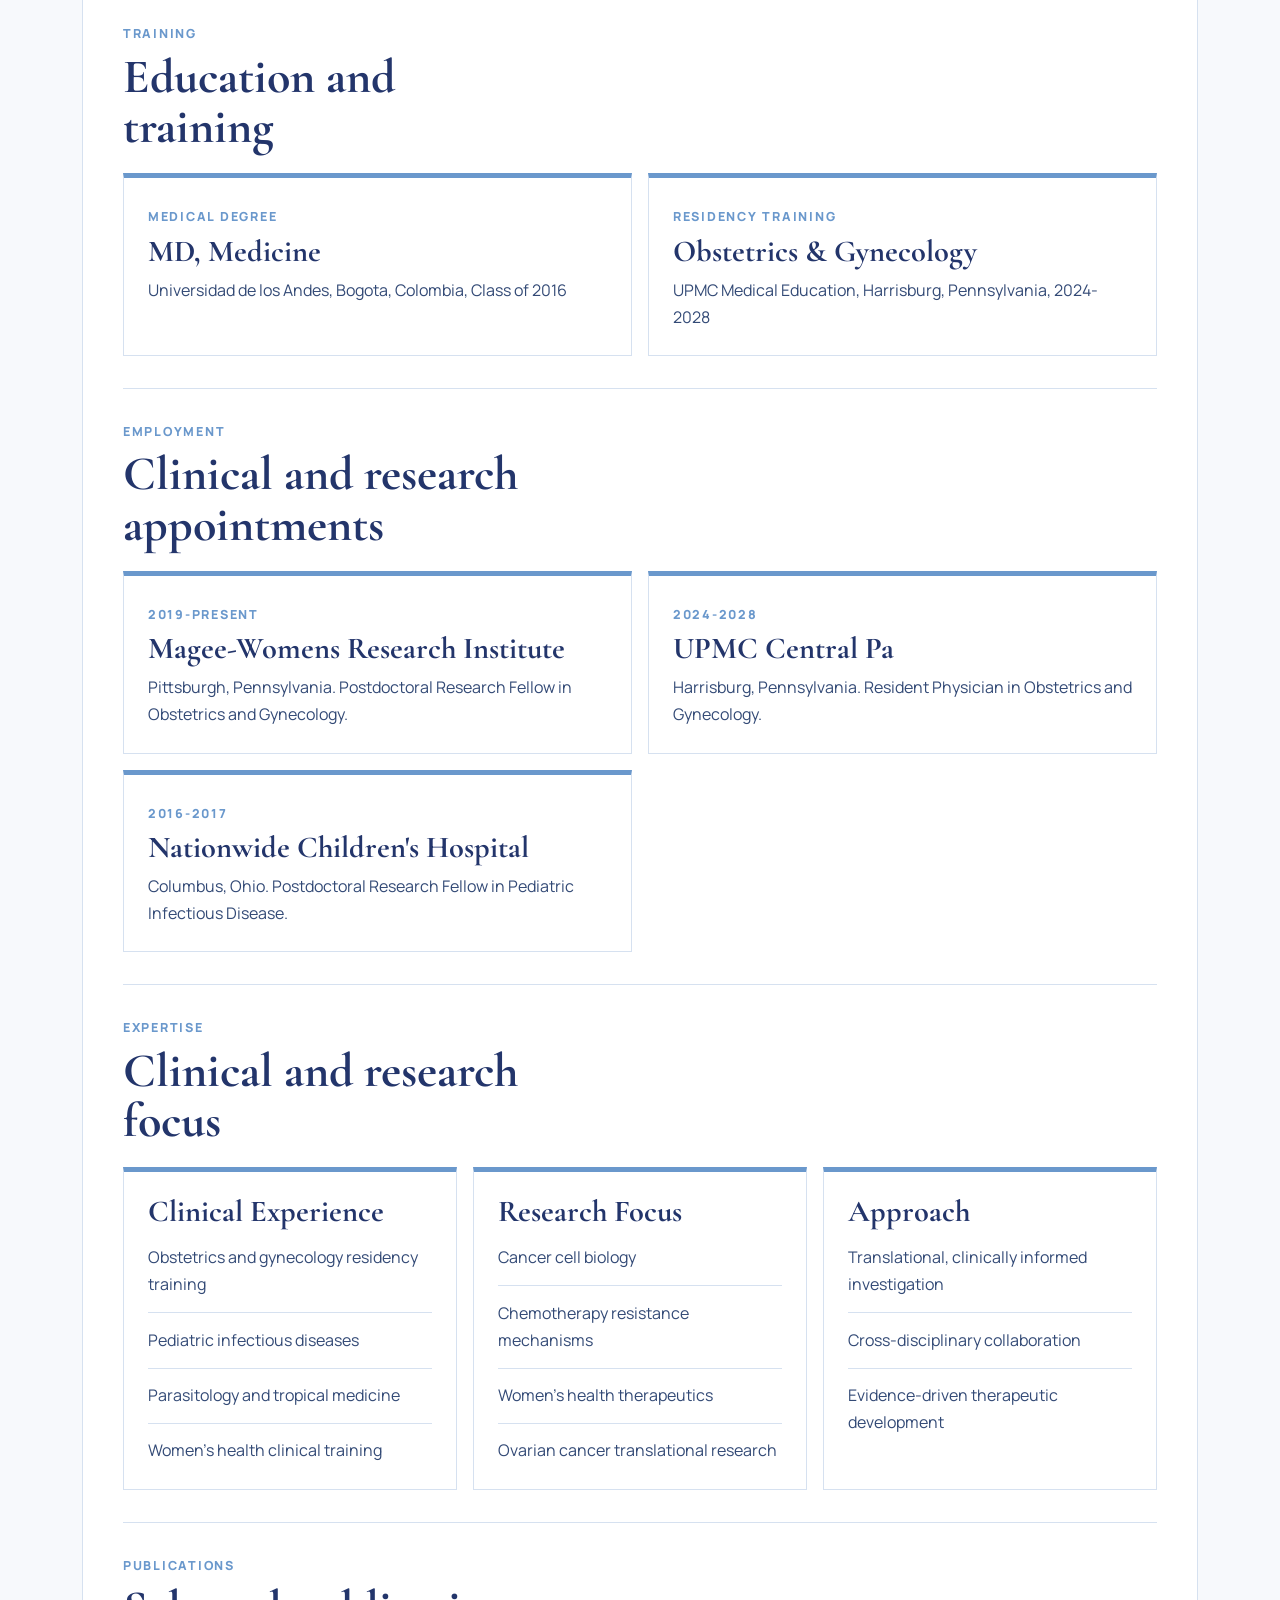
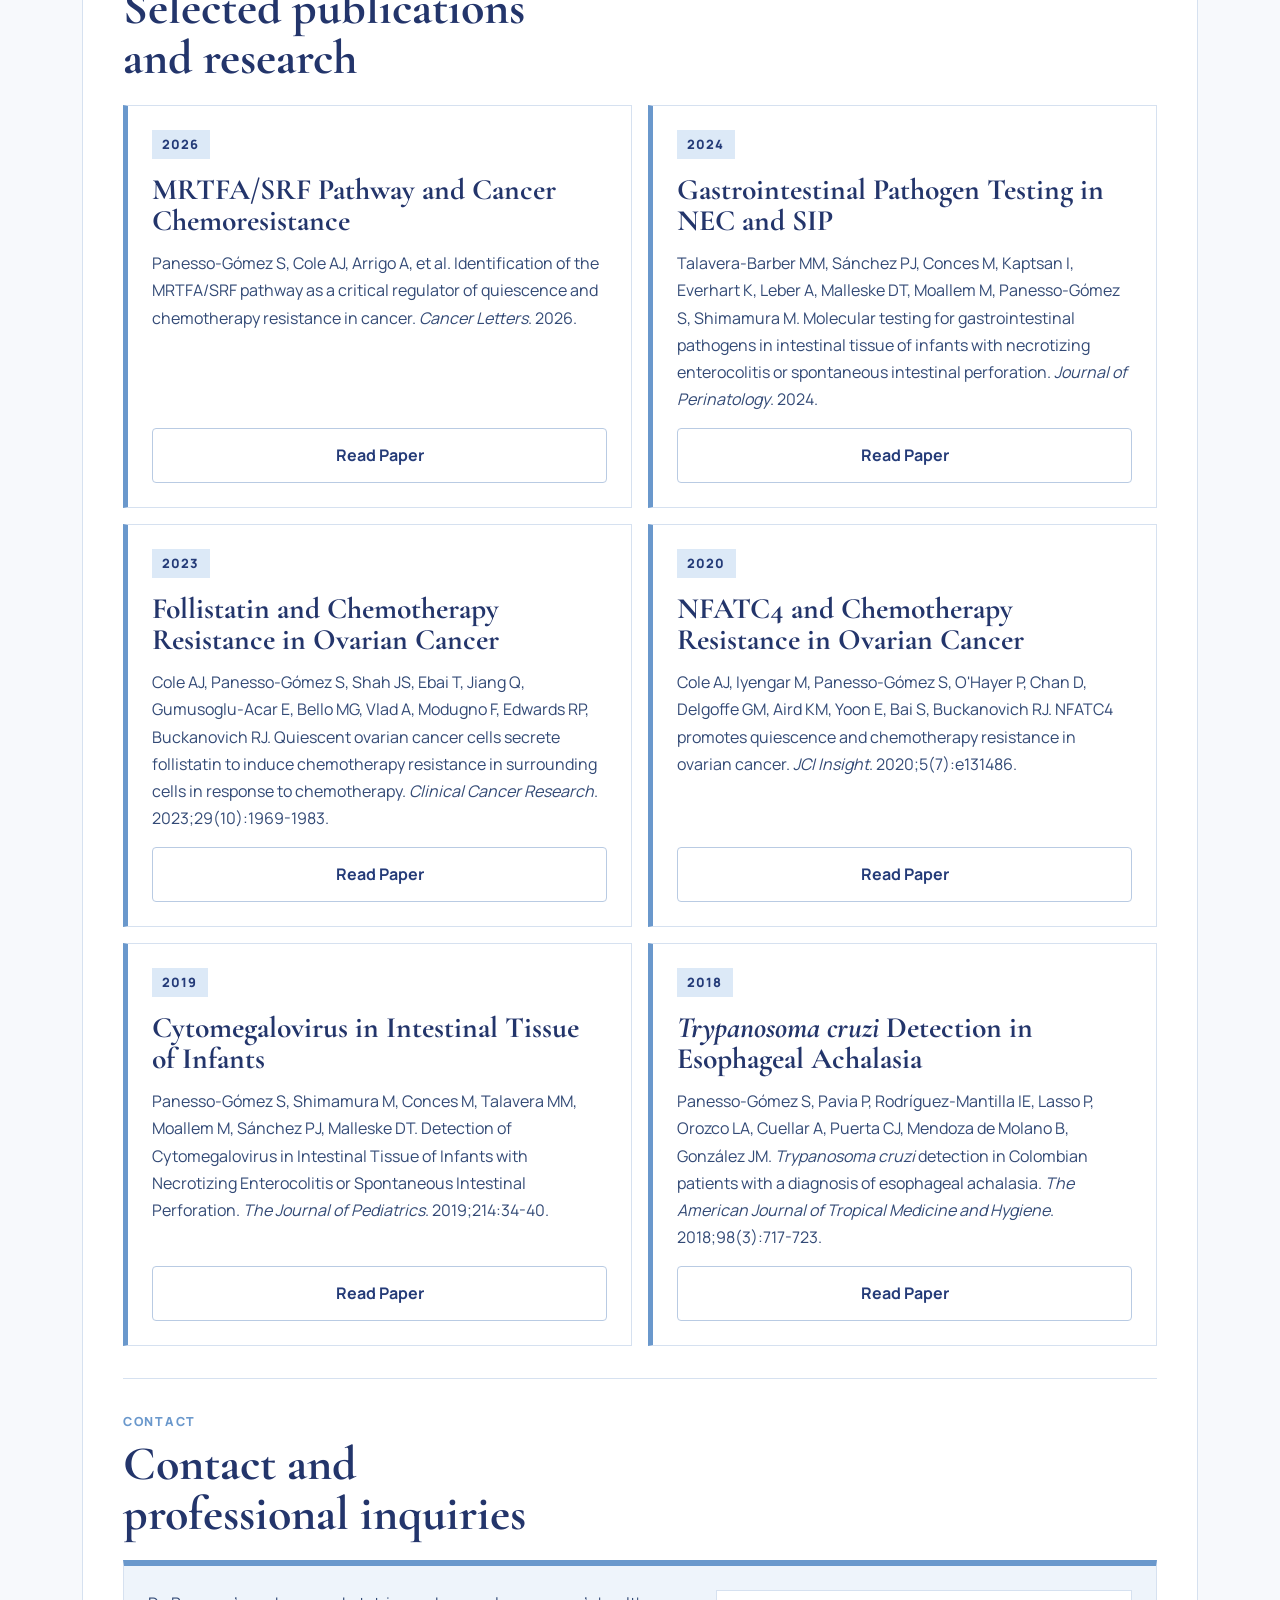
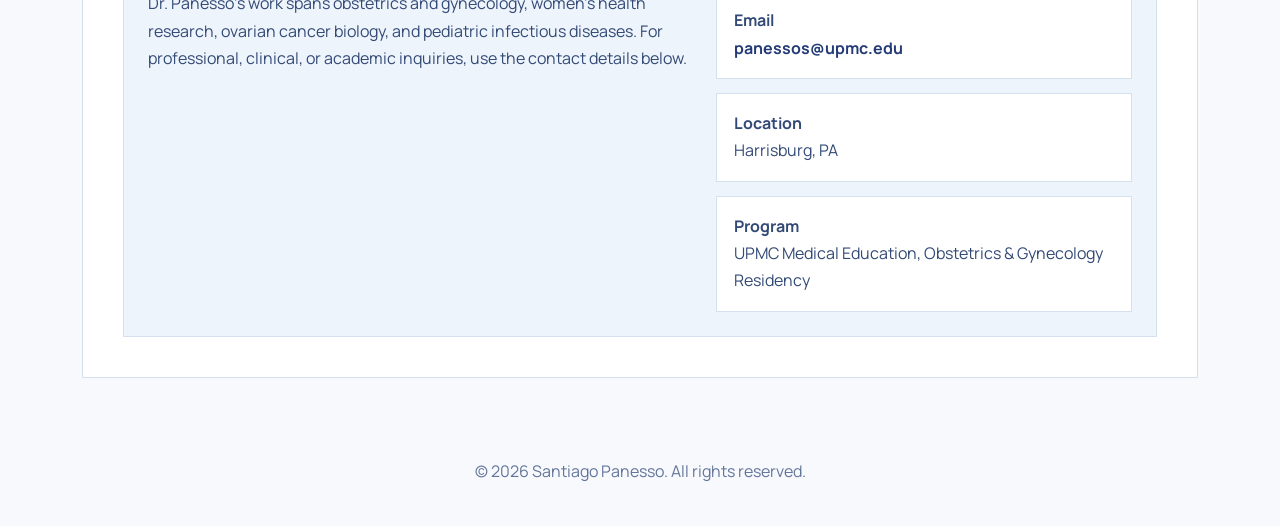
==== commit 5cf189a5: "Improve SEO, professional profile metadata, and deployment structure for personal site" ====
--- a/index.html
+++ b/index.html
@@ -20,6 +20,8 @@
     <meta name="twitter:title" content="Dr. Santiago Panesso, MD | OB-GYN Resident Physician and Researcher">
     <meta name="twitter:description" content="Clinical profile and publications for Dr. Santiago Panesso, MD.">
     <meta name="twitter:image" content="https://santiago.panesso.com/images/profile.jpg">
+    <link rel="icon" href="/favicon.svg" type="image/svg+xml">
+    <link rel="shortcut icon" href="/favicon.svg" type="image/svg+xml">
     <link rel="preconnect" href="https://fonts.googleapis.com">
     <link rel="preconnect" href="https://fonts.gstatic.com" crossorigin>
     <link href="https://fonts.googleapis.com/css2?family=Manrope:wght@400;500;600;700;800&family=Cormorant+Garamond:wght@500;600;700&display=swap" rel="stylesheet">
@@ -41,6 +43,11 @@
                 "description": "Colombian-trained physician with research in ovarian cancer biology, women's health, pediatric infectious diseases, and parasitology.",
                 "url": "https://santiago.panesso.com/",
                 "image": "https://santiago.panesso.com/images/profile.jpg",
+                "sameAs": [
+                    "https://orcid.org/0000-0003-2563-6403",
+                    "https://www.linkedin.com/in/santiago-panesso-060306124/",
+                    "https://pubmed.ncbi.nlm.nih.gov/?term=Panesso-G%C3%B3mez+S&cauthor_id=39605642"
+                ],
                 "knowsLanguage": [
                     "English",
                     "Spanish"
@@ -93,6 +100,15 @@
             </svg>
         </div>
         <div class="hero-inner">
+            <nav class="site-nav" aria-label="Primary">
+                <a href="#about">About</a>
+                <a href="#education">Training</a>
+                <a href="#employment">Employment</a>
+                <a href="#publications">Publications</a>
+                <a href="#contact">Contact</a>
+            </nav>
+        </div>
+        <div class="hero-inner">
             <div class="hero-card">
                 <div class="hero-grid">
                     <div class="hero-left">
@@ -110,7 +126,7 @@
                         </div>
 
                         <p class="hero-summary">
-                            Colombian-trained physician with experience across obstetrics and gynecology, translational oncology, pediatric infectious diseases, and women's health, now completing residency training in Harrisburg, Pennsylvania.
+                            Dr. Santiago Panesso is a Colombian-trained physician and OB-GYN resident physician at UPMC Medical Education with research experience in ovarian cancer, women's health, pediatric infectious diseases, and parasitology in the United States and Colombia.
                         </p>
 
                         <div class="info-grid">
@@ -152,6 +168,14 @@
                             <div class="contact-item">
                                 <span class="contact-kicker">Department</span>
                                 <span>Obstetrics &amp; Gynecology Residency</span>
+                            </div>
+                            <div class="contact-item">
+                                <span class="contact-kicker">Profiles</span>
+                                <div class="profile-links">
+                                    <a href="https://orcid.org/0000-0003-2563-6403" target="_blank" rel="noopener noreferrer">ORCID</a>
+                                    <a href="https://www.linkedin.com/in/santiago-panesso-060306124/" target="_blank" rel="noopener noreferrer">LinkedIn</a>
+                                    <a href="https://pubmed.ncbi.nlm.nih.gov/?term=Panesso-G%C3%B3mez+S&cauthor_id=39605642" target="_blank" rel="noopener noreferrer">PubMed</a>
+                                </div>
                             </div>
                         </div>
                     </div>
@@ -187,15 +211,15 @@
                 </div>
                 <div class="split-layout">
                     <div class="prose-block">
-                        <p>Santiago Panesso is an international medical graduate from Colombia who earned his medical degree from Universidad de los Andes in 2016. His career has combined clinical training with academic research in pediatric infectious diseases, parasitology, ovarian cancer biology, and women's health.</p>
-                        <p>His employment history includes research fellowships at Nationwide Children's Hospital in Columbus and Magee-Womens Research Institute in Pittsburgh, followed by obstetrics and gynecology residency training through UPMC Medical Education in Harrisburg, Pennsylvania.</p>
+                        <p>Santiago Panesso is an international medical graduate from Colombia who earned his medical degree from Universidad de los Andes in 2016. His physician profile combines obstetrics and gynecology training with academic research in pediatric infectious diseases, parasitology, ovarian cancer biology, and women's health.</p>
+                        <p>His professional experience includes research fellowships at Nationwide Children's Hospital in Columbus and Magee-Womens Research Institute in Pittsburgh, followed by obstetrics and gynecology residency training through UPMC Medical Education in Harrisburg, Pennsylvania.</p>
                     </div>
                     <aside class="highlight-panel">
                         <h3>Profile Snapshot</h3>
                         <ul class="highlight-list">
                             <li>MD, Universidad de los Andes, Colombia</li>
-                            <li>OB/GYN resident physician in Harrisburg, Pennsylvania</li>
-                            <li>Research background in ovarian cancer and women's health</li>
+                            <li>OB-GYN resident physician in Harrisburg, Pennsylvania</li>
+                            <li>Research in ovarian cancer, women's health, and infectious diseases</li>
                         </ul>
                     </aside>
                 </div>
@@ -282,7 +306,7 @@
             <section id="publications">
                 <div class="section-heading">
                     <p class="section-kicker">Publications</p>
-                    <h2>Selected publications</h2>
+                    <h2>Selected publications and research</h2>
                 </div>
                 <div class="projects-grid">
                     <article class="project-card">
@@ -294,7 +318,7 @@
                     <article class="project-card">
                         <span class="publication-year">2024</span>
                         <h3>Gastrointestinal Pathogen Testing in NEC and SIP</h3>
-                        <p>Talavera-Barber MM, Sánchez PJ, Conces M, Kaptsan I, Everhart K, Leber A, Malleske DT, Moallem M, Panesso-Gómez S, Shimamura M. Molecular testing for gastrointestinal pathogens in intestinal tissue of infants with necrotizing enterocolitis or spontaneous intestinal perforation. <em>Journal of Perinatology</em>. Published June 7, 2024.</p>
+                        <p>Talavera-Barber MM, Sánchez PJ, Conces M, Kaptsan I, Everhart K, Leber A, Malleske DT, Moallem M, Panesso-Gómez S, Shimamura M. Molecular testing for gastrointestinal pathogens in intestinal tissue of infants with necrotizing enterocolitis or spontaneous intestinal perforation. <em>Journal of Perinatology</em>. 2024.</p>
                         <a href="https://www.nature.com/articles/s41372-024-01999-z" class="btn btn-secondary">Read Paper</a>
                     </article>
                     <article class="project-card">
@@ -330,7 +354,7 @@
                     <h2>Contact and professional inquiries</h2>
                 </div>
                 <div class="contact-panel">
-                    <p>Dr. Panesso's work spans obstetrics and gynecology training and prior academic research in oncology and women's health. For professional or academic inquiries, use the contact details below.</p>
+                    <p>Dr. Panesso's work spans obstetrics and gynecology, women's health research, ovarian cancer biology, and pediatric infectious diseases. For professional, clinical, or academic inquiries, use the contact details below.</p>
                     <div class="contact-info">
                         <p><strong>Email</strong><br><a href="mailto:panessos@upmc.edu">panessos@upmc.edu</a></p>
                         <p><strong>Location</strong><br>Harrisburg, PA</p>
--- a/css/style.css
+++ b/css/style.css
@@ -74,6 +74,30 @@
     margin: 0 auto;
 }
 
+.site-nav {
+    display: flex;
+    flex-wrap: wrap;
+    gap: 0.75rem 1.4rem;
+    align-items: center;
+    padding: 0 0 1.4rem;
+    border-bottom: 1px solid var(--border);
+    margin-bottom: 1.35rem;
+}
+
+.site-nav a {
+    color: var(--primary);
+    text-decoration: none;
+    font-size: 0.95rem;
+    font-weight: 700;
+    letter-spacing: 0.04em;
+    text-transform: uppercase;
+}
+
+.site-nav a:hover,
+.site-nav a:focus-visible {
+    color: var(--secondary);
+}
+
 .hero-card {
     position: relative;
     padding-top: 1.15rem;
@@ -269,7 +293,7 @@
 
 .contact-bar {
     display: grid;
-    grid-template-columns: repeat(2, minmax(0, 1fr));
+    grid-template-columns: repeat(3, minmax(0, 1fr));
     gap: 1rem;
 }
 
@@ -285,6 +309,12 @@
     text-decoration: none;
     color: var(--primary);
     font-weight: 700;
+}
+
+.profile-links {
+    display: flex;
+    flex-wrap: wrap;
+    gap: 0.6rem 1rem;
 }
 
 .contact-item a:hover,
@@ -554,6 +584,16 @@
         gap: 1.5rem;
     }
 
+    .site-nav {
+        gap: 0.65rem 1rem;
+        padding-bottom: 1.1rem;
+        margin-bottom: 1.1rem;
+    }
+
+    .site-nav a {
+        font-size: 0.85rem;
+    }
+
     .hero-card::before {
         width: 160px;
         height: 8px;
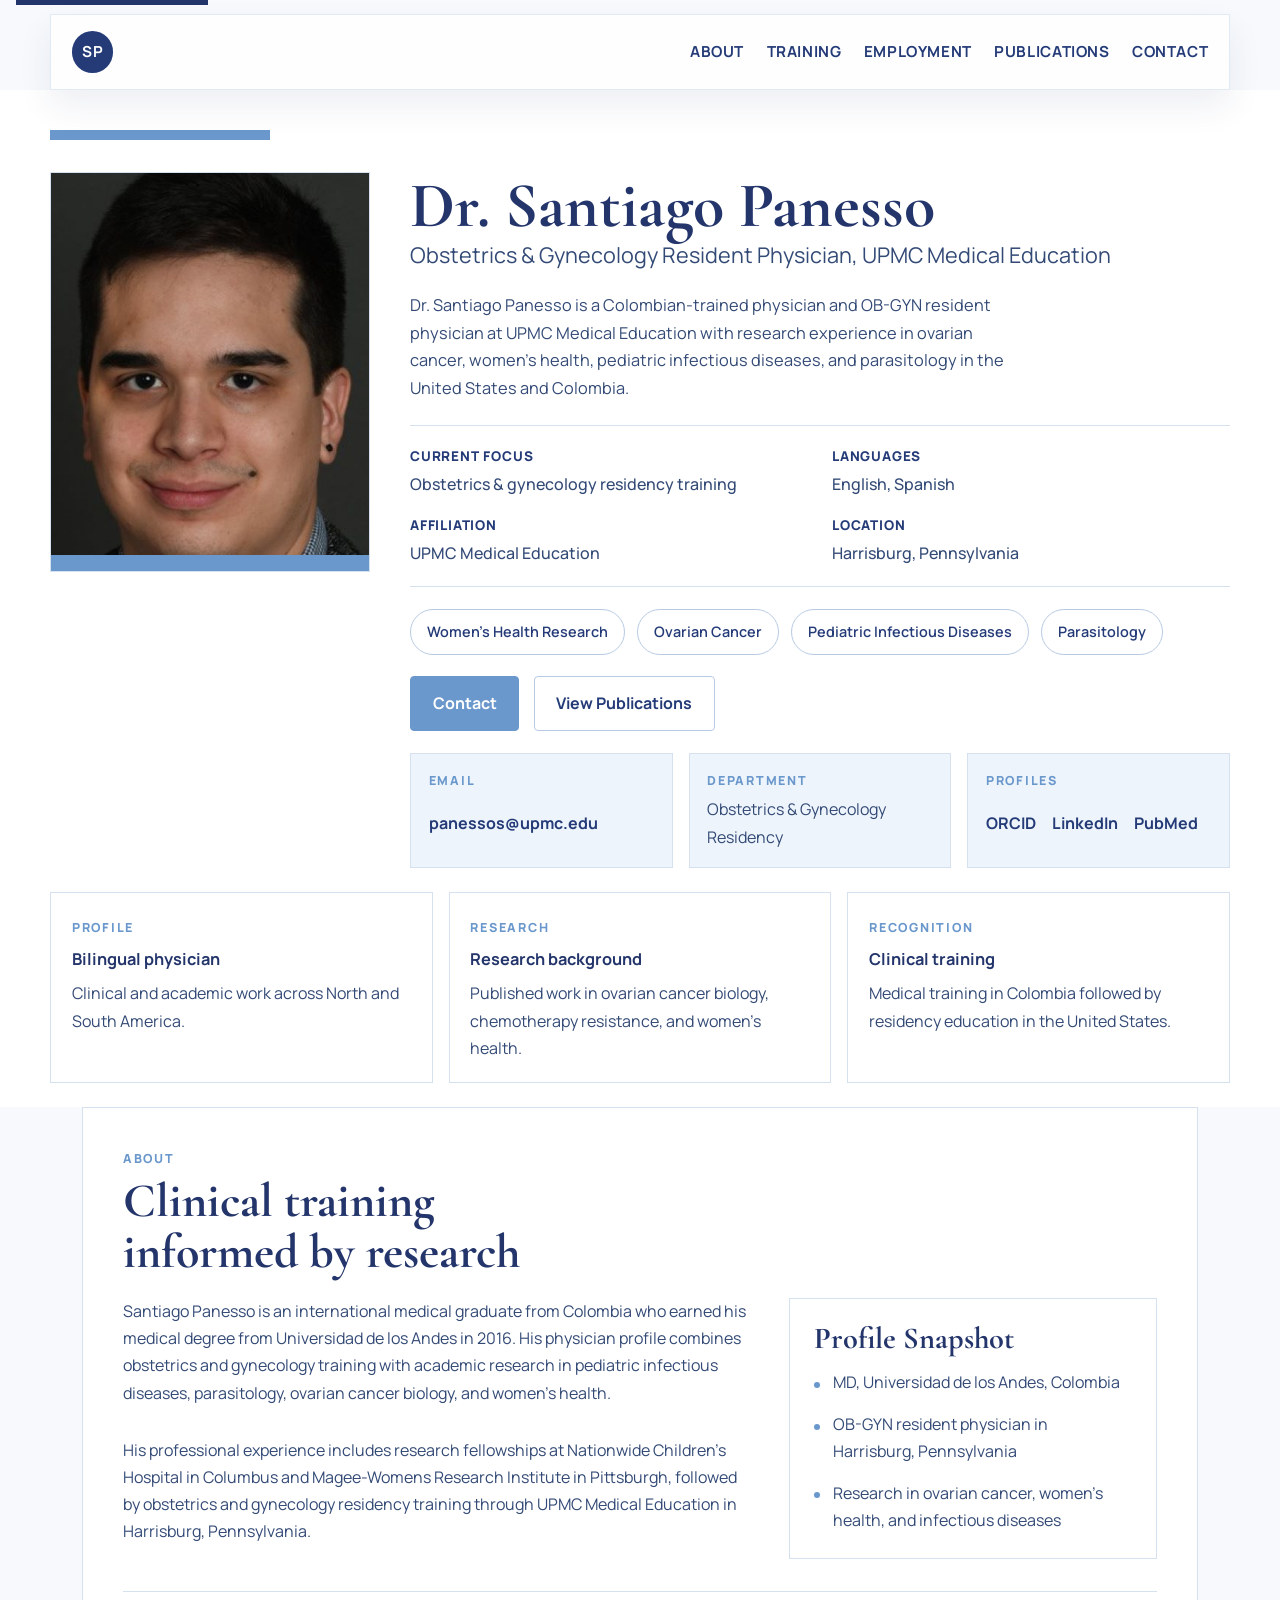
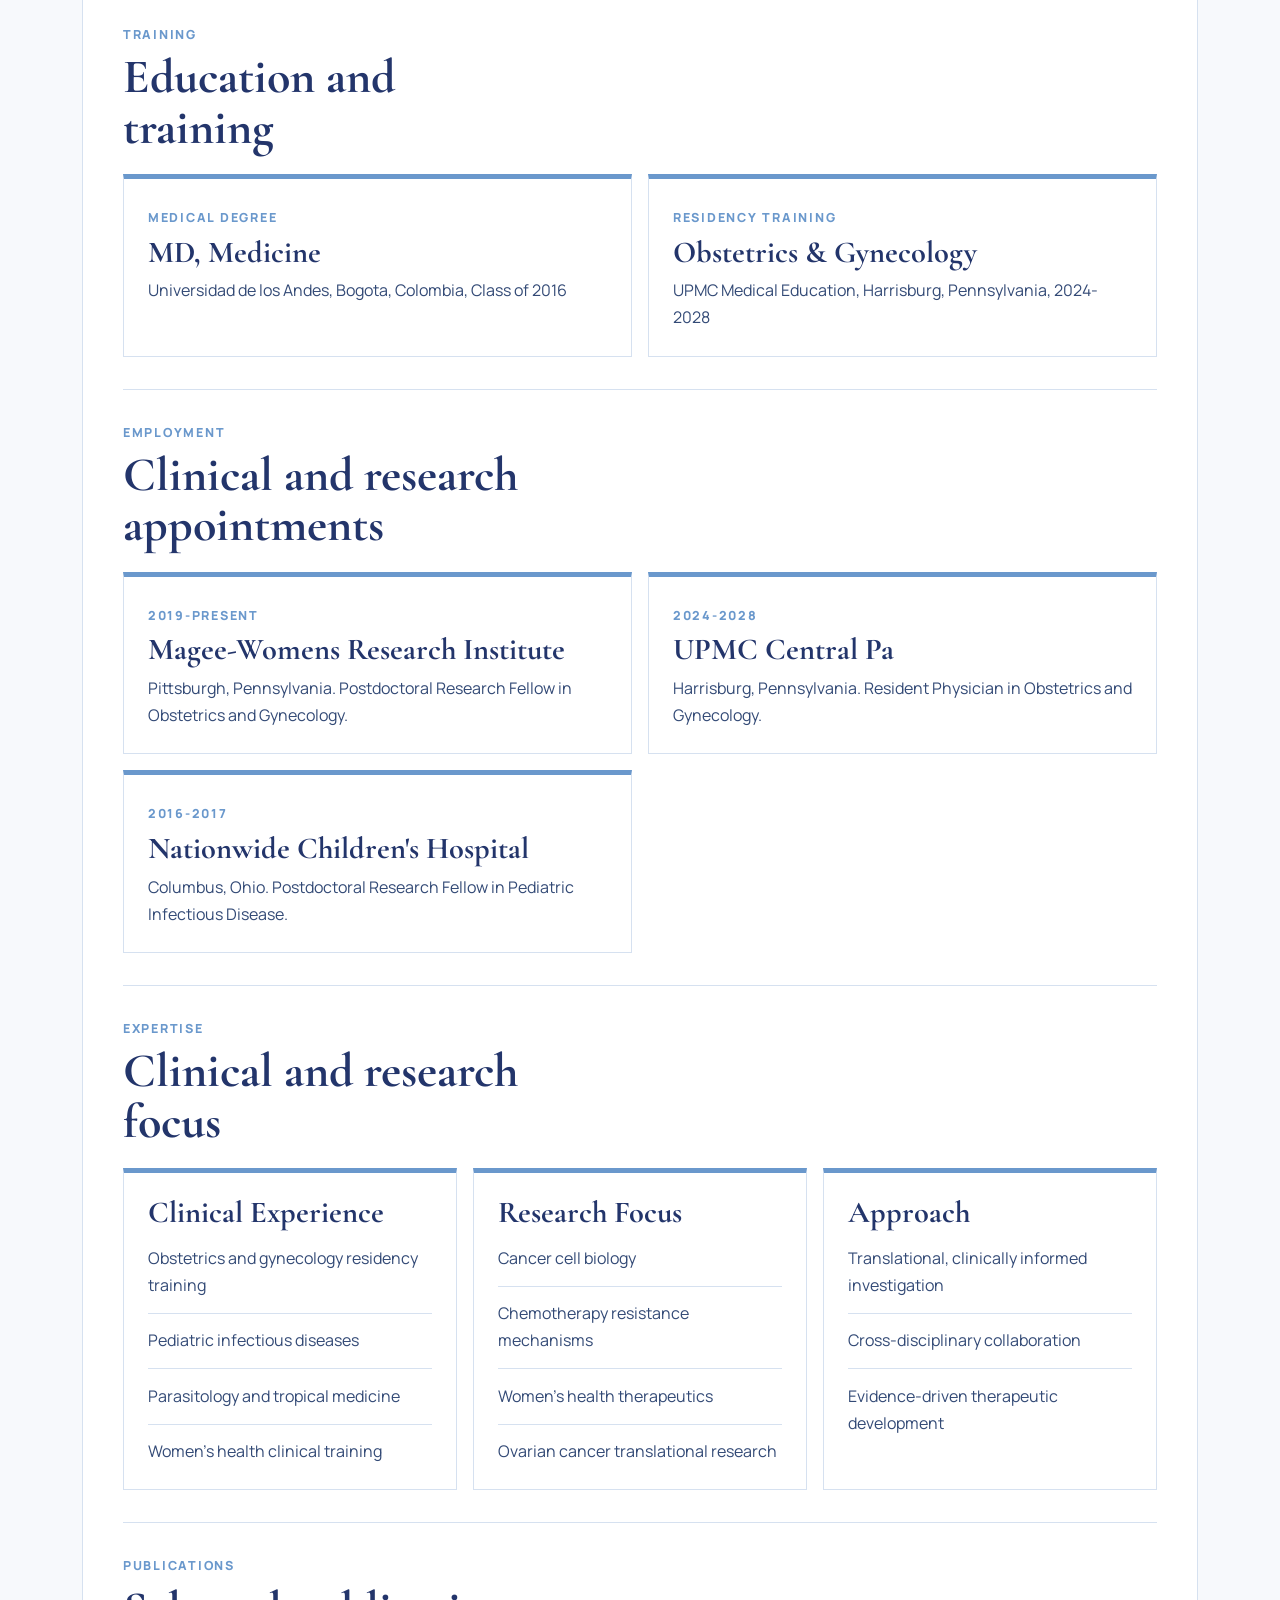
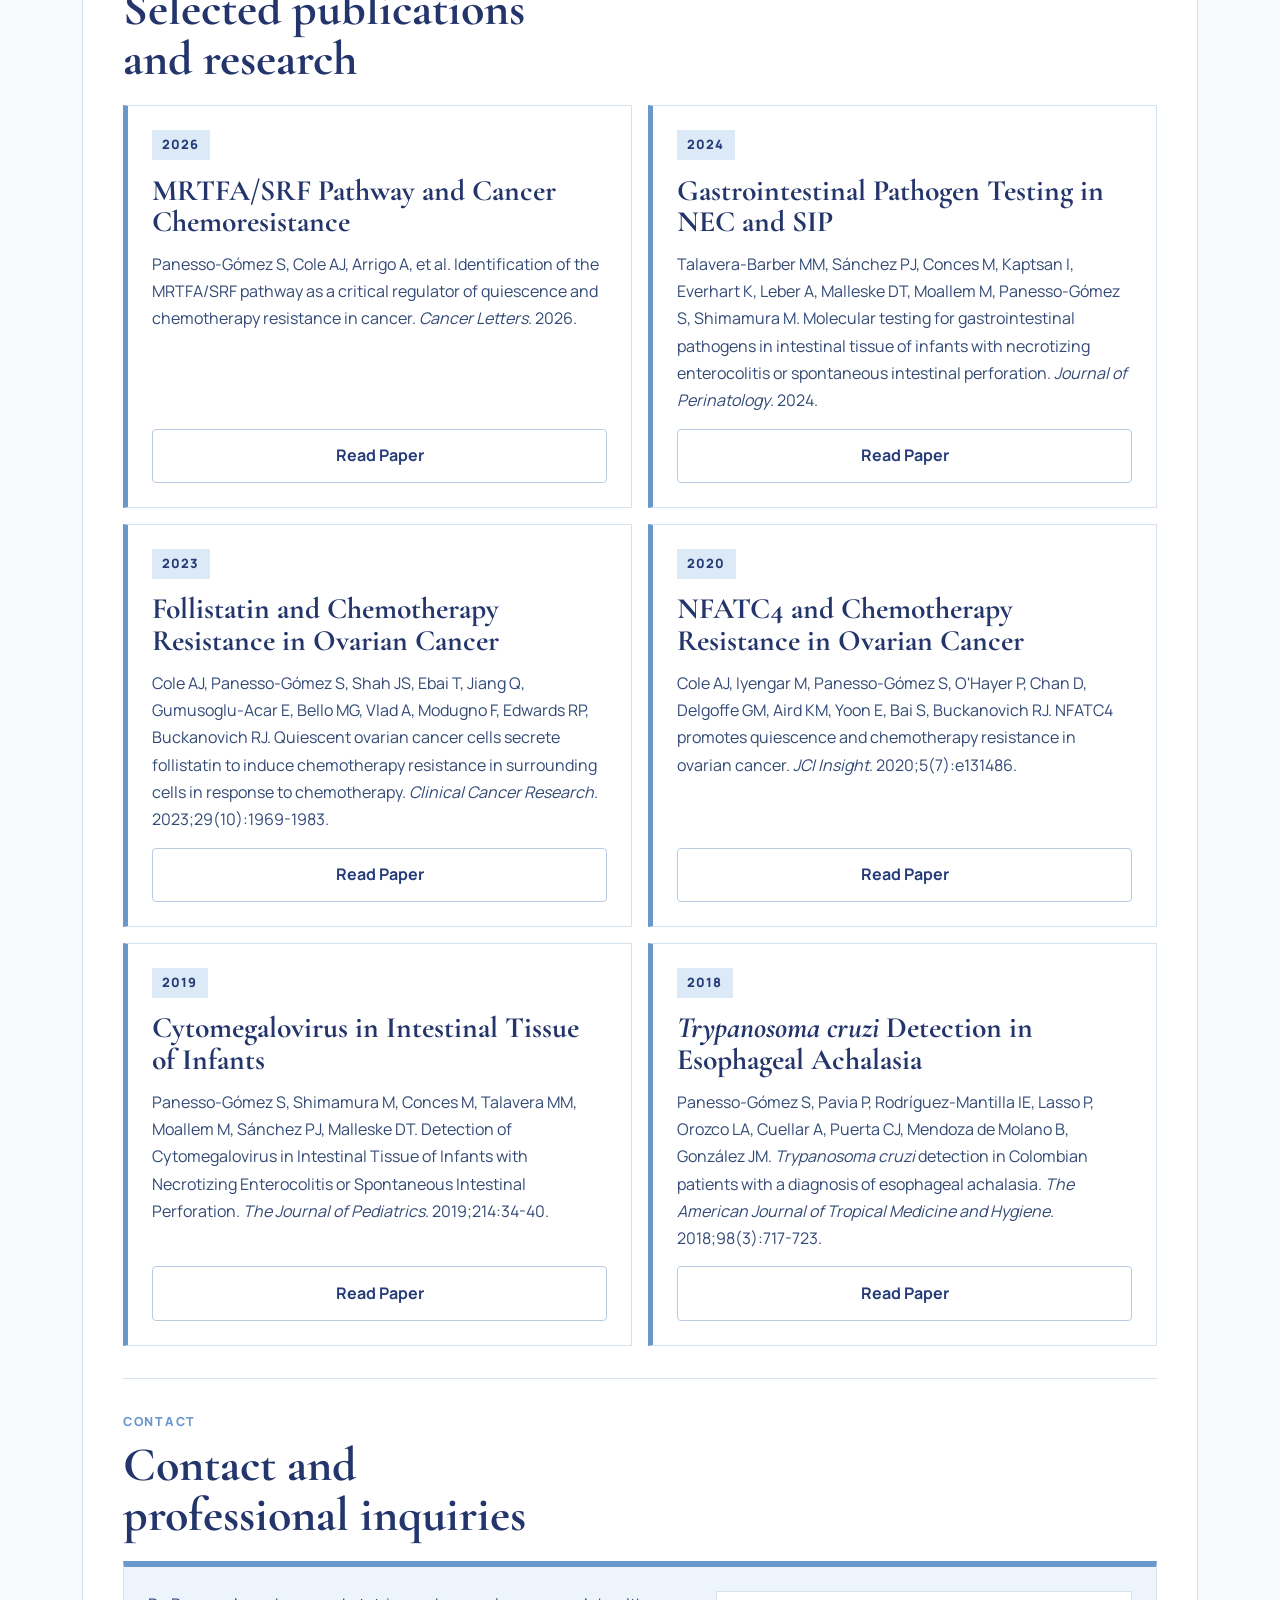
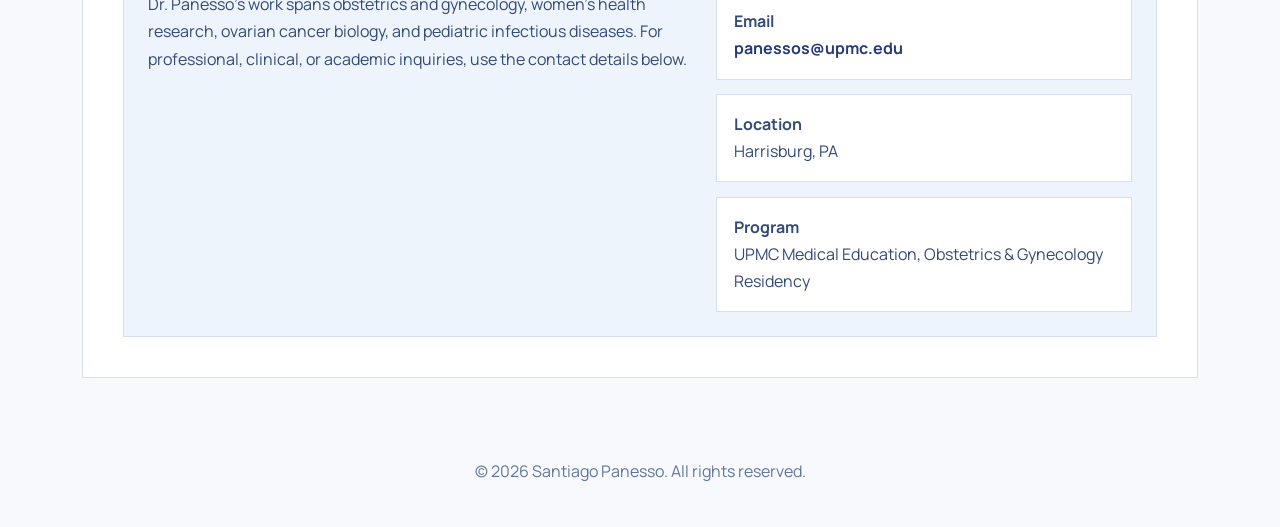
==== commit 34e67d0b: "Refine mobile navigation, typography, and SEO structure for personal site" ====
--- a/index.html
+++ b/index.html
@@ -92,21 +92,30 @@
 </head>
 <body>
     <a href="#main-content" class="skip-link">Skip to main content</a>
+    <div class="site-nav-wrap">
+        <nav class="site-nav" aria-label="Primary">
+            <a href="#" class="site-nav-brand" aria-label="Santiago Panesso home">SP</a>
+            <button class="site-nav-toggle" type="button" aria-expanded="false" aria-controls="site-nav-links" aria-label="Open navigation">
+                <span></span>
+                <span></span>
+                <span></span>
+            </button>
+            <div class="site-nav-links" id="site-nav-links">
+                <a href="#about">About</a>
+                <a href="#education">Training</a>
+                <a href="#employment">Employment</a>
+                <a href="#publications">Publications</a>
+                <a href="#contact">Contact</a>
+            </div>
+        </nav>
+        <button class="site-nav-backdrop" type="button" aria-label="Close navigation"></button>
+    </div>
     <header class="hero">
         <div class="header-bg"></div>
         <div class="hero-wave" aria-hidden="true">
             <svg width="100%" height="100%" viewBox="0 0 1440 110" preserveAspectRatio="none">
                 <path fill="white" d="M0,40 C360,90 1080,-20 1440,40 L1440,110 L0,110 Z" />
             </svg>
-        </div>
-        <div class="hero-inner">
-            <nav class="site-nav" aria-label="Primary">
-                <a href="#about">About</a>
-                <a href="#education">Training</a>
-                <a href="#employment">Employment</a>
-                <a href="#publications">Publications</a>
-                <a href="#contact">Contact</a>
-            </nav>
         </div>
         <div class="hero-inner">
             <div class="hero-card">
@@ -370,5 +379,62 @@
             <p>&copy; 2026 Santiago Panesso. All rights reserved.</p>
         </div>
     </footer>
+    <script>
+        const navToggle = document.querySelector(".site-nav-toggle");
+        const navLinks = document.querySelector(".site-nav-links");
+        const navWrap = document.querySelector(".site-nav-wrap");
+        const navBackdrop = document.querySelector(".site-nav-backdrop");
+
+        const updateHeaderState = () => {
+            document.body.classList.toggle("is-scrolled", window.scrollY > 24);
+        };
+
+        const closeMobileNav = () => {
+            document.body.classList.remove("nav-open");
+            navToggle?.setAttribute("aria-expanded", "false");
+        };
+
+        const openMobileNav = () => {
+            document.body.classList.add("nav-open");
+            navToggle?.setAttribute("aria-expanded", "true");
+        };
+
+        navToggle?.addEventListener("click", () => {
+            const isOpen = document.body.classList.contains("nav-open");
+            if (isOpen) {
+                closeMobileNav();
+            } else {
+                openMobileNav();
+            }
+        });
+
+        navLinks?.querySelectorAll("a").forEach((link) => {
+            link.addEventListener("click", closeMobileNav);
+        });
+
+        navBackdrop?.addEventListener("click", closeMobileNav);
+
+        document.addEventListener("keydown", (event) => {
+            if (event.key === "Escape") {
+                closeMobileNav();
+            }
+        });
+
+        document.addEventListener("click", (event) => {
+            if (!document.body.classList.contains("nav-open")) return;
+            if (window.innerWidth > 720) return;
+            if (navWrap?.contains(event.target)) return;
+            closeMobileNav();
+        });
+
+        window.addEventListener("resize", () => {
+            if (window.innerWidth > 720) {
+                closeMobileNav();
+            }
+        });
+
+        updateHeaderState();
+        window.addEventListener("scroll", updateHeaderState, { passive: true });
+    </script>
 </body>
 </html>
--- a/css/style.css
+++ b/css/style.css
@@ -58,9 +58,21 @@
     padding: 0 24px;
 }
 
+.site-nav-wrap {
+    position: sticky;
+    top: 0;
+    z-index: 999;
+    padding: 0.9rem 1rem 0;
+    pointer-events: none;
+}
+
+.site-nav-backdrop {
+    display: none;
+}
+
 .hero {
     position: relative;
-    padding: 2.5rem 2rem 1.5rem;
+    padding: 1.35rem 2rem 1.5rem;
     background: var(--surface);
 }
 
@@ -75,13 +87,46 @@
 }
 
 .site-nav {
+    max-width: var(--content-width);
+    margin: 0 auto;
+    display: flex;
+    flex-wrap: nowrap;
+    gap: 0.75rem 1.4rem;
+    align-items: center;
+    padding: 1rem 1.3rem;
+    border: 1px solid rgba(214, 225, 240, 0.7);
+    background: rgba(255, 255, 255, 0.82);
+    backdrop-filter: blur(14px);
+    -webkit-backdrop-filter: blur(14px);
+    box-shadow: 0 16px 34px rgba(35, 53, 107, 0.08);
+    transition: padding 0.28s ease, background-color 0.28s ease, box-shadow 0.28s ease, transform 0.28s ease, border-color 0.28s ease;
+    pointer-events: auto;
+}
+
+.site-nav-brand {
+    display: inline-flex;
+    align-items: center;
+    justify-content: center;
+    width: 2.6rem;
+    height: 2.6rem;
+    margin-right: auto;
+    border-radius: 999px;
+    background: var(--primary);
+    color: var(--surface) !important;
+    font-size: 0.92rem;
+    font-weight: 800;
+    letter-spacing: 0.08em;
+}
+
+.site-nav-toggle {
+    display: none;
+}
+
+.site-nav-links {
     display: flex;
     flex-wrap: wrap;
     gap: 0.75rem 1.4rem;
     align-items: center;
-    padding: 0 0 1.4rem;
-    border-bottom: 1px solid var(--border);
-    margin-bottom: 1.35rem;
 }
 
 .site-nav a {
@@ -91,11 +136,24 @@
     font-weight: 700;
     letter-spacing: 0.04em;
     text-transform: uppercase;
+    transition: color 0.2s ease, transform 0.2s ease;
 }
 
 .site-nav a:hover,
 .site-nav a:focus-visible {
     color: var(--secondary);
+    transform: translateY(-1px);
+}
+
+body.is-scrolled .site-nav-wrap {
+    padding-top: 0.35rem;
+}
+
+body.is-scrolled .site-nav {
+    padding: 0.72rem 1.05rem;
+    background: rgba(255, 255, 255, 0.92);
+    border-color: rgba(185, 203, 227, 0.95);
+    box-shadow: 0 14px 30px rgba(35, 53, 107, 0.12);
 }
 
 .hero-card {
@@ -357,6 +415,7 @@
 section {
     padding: 2rem 0;
     border-top: 1px solid var(--border);
+    scroll-margin-top: 6.5rem;
 }
 
 section:first-child {
@@ -567,10 +626,18 @@
 }
 
 @media (max-width: 720px) {
+    body {
+        font-size: 0.97rem;
+    }
+
     .hero {
         padding: 1.5rem 1rem 1rem;
     }
 
+    .site-nav-wrap {
+        padding: 0.45rem 0.65rem 0;
+    }
+
     main {
         padding: 0 1rem 2.5rem;
     }
@@ -579,25 +646,135 @@
         padding: 1.5rem;
     }
 
+    section {
+        padding: 1.65rem 0;
+        scroll-margin-top: 5.75rem;
+    }
+
     .hero-grid {
         grid-template-columns: 1fr;
-        gap: 1.5rem;
+        gap: 1.2rem;
+    }
+
+    .hero-left {
+        justify-content: flex-start;
+    }
+
+    .avatar {
+        max-width: 280px;
     }
 
     .site-nav {
-        gap: 0.65rem 1rem;
-        padding-bottom: 1.1rem;
-        margin-bottom: 1.1rem;
-    }
-
-    .site-nav a {
+        position: relative;
+        gap: 0.75rem;
+        justify-content: space-between;
+        padding: 0.72rem 0.85rem;
+        z-index: 2;
+    }
+
+    .site-nav-links {
+        position: absolute;
+        top: calc(100% + 0.55rem);
+        left: 0;
+        right: 0;
+        display: grid;
+        gap: 0.45rem;
+        padding: 0.7rem;
+        border: 1px solid rgba(185, 203, 227, 0.95);
+        background: rgba(255, 255, 255, 0.98);
+        backdrop-filter: blur(18px);
+        -webkit-backdrop-filter: blur(18px);
+        box-shadow: 0 24px 44px rgba(35, 53, 107, 0.16);
+        transform-origin: top center;
+        opacity: 0;
+        visibility: hidden;
+        transform: translateY(-10px) scale(0.98);
+        transition: opacity 0.22s ease, transform 0.22s ease, visibility 0.22s ease;
+    }
+
+    .site-nav-links a {
+        display: block;
+        padding: 0.9rem 1rem;
+        background: linear-gradient(180deg, #ffffff 0%, #f8fbff 100%);
+        border: 1px solid var(--border);
         font-size: 0.85rem;
+        white-space: nowrap;
+    }
+
+    .site-nav-brand {
+        width: 2.35rem;
+        height: 2.35rem;
+        margin-right: 0;
+    }
+
+    .site-nav-toggle {
+        display: inline-grid;
+        gap: 0.28rem;
+        width: 2.5rem;
+        height: 2.5rem;
+        padding: 0.55rem;
+        border: 1px solid var(--border);
+        background: var(--surface);
+        color: var(--primary);
+        cursor: pointer;
+    }
+
+    .site-nav-backdrop {
+        display: block;
+        position: fixed;
+        inset: 0;
+        border: 0;
+        background: rgba(35, 53, 107, 0.12);
+        opacity: 0;
+        visibility: hidden;
+        transition: opacity 0.22s ease, visibility 0.22s ease;
+        pointer-events: none;
+    }
+
+    .site-nav-toggle span {
+        display: block;
+        width: 100%;
+        height: 2px;
+        background: currentColor;
+        transition: transform 0.22s ease, opacity 0.22s ease;
+    }
+
+    body.nav-open .site-nav-links {
+        opacity: 1;
+        visibility: visible;
+        transform: translateY(0) scale(1);
+    }
+
+    body.nav-open .site-nav-backdrop {
+        opacity: 1;
+        visibility: visible;
+        pointer-events: auto;
+    }
+
+    body.nav-open .site-nav-toggle span:nth-child(1) {
+        transform: translateY(6px) rotate(45deg);
+    }
+
+    body.nav-open .site-nav-toggle span:nth-child(2) {
+        opacity: 0;
+    }
+
+    body.nav-open .site-nav-toggle span:nth-child(3) {
+        transform: translateY(-6px) rotate(-45deg);
     }
 
     .hero-card::before {
         width: 160px;
         height: 8px;
-        margin-bottom: 1.4rem;
+        margin-bottom: 1rem;
+    }
+
+    .hero-right {
+        gap: 0.95rem;
+    }
+
+    .hero-heading {
+        gap: 0.2rem;
     }
 
     .info-grid,
@@ -606,11 +783,91 @@
     }
 
     .hero-right h1 {
-        font-size: 2.8rem;
+        font-size: 2.45rem;
+        line-height: 0.98;
     }
 
     .role {
-        font-size: 1.1rem;
+        font-size: 1rem;
+        line-height: 1.4;
+    }
+
+    .hero-summary,
+    .prose-block,
+    .timeline-item p,
+    .skill-category li,
+    .project-card p,
+    .contact-panel p,
+    .contact-info p,
+    .stat-card p {
+        font-size: 0.97rem;
+        line-height: 1.65;
+    }
+
+    .info-grid {
+        gap: 0.75rem 1rem;
+        padding: 1rem 0;
+    }
+
+    .section-kicker,
+    .stat-label,
+    .timeline-meta,
+    .contact-kicker {
+        font-size: 0.72rem;
+        letter-spacing: 0.12em;
+    }
+
+    .info-label {
+        font-size: 0.76rem;
+    }
+
+    .info-value,
+    .contact-item,
+    .profile-links a {
+        font-size: 0.95rem;
+    }
+
+    .pill {
+        min-height: 38px;
+        padding: 0.5rem 0.85rem;
+        font-size: 0.82rem;
+    }
+
+    .specialties {
+        gap: 0.55rem;
+    }
+
+    .hero-actions {
+        gap: 0.7rem;
+    }
+
+    .btn {
+        min-height: 44px;
+        font-size: 0.95rem;
+        padding: 0.75rem 1.05rem;
+    }
+
+    .stat-card,
+    .highlight-panel,
+    .timeline-item,
+    .skill-category,
+    .project-card,
+    .contact-panel,
+    .contact-item,
+    .contact-info p {
+        padding: 1.2rem;
+    }
+
+    .stat-card strong {
+        font-size: 0.98rem;
+    }
+
+    .publication-year {
+        font-size: 0.74rem;
+    }
+
+    .project-card {
+        gap: 0.75rem;
     }
 
     section h2,
@@ -618,11 +875,114 @@
     .timeline-item h3,
     .skill-category h3,
     .project-card h3 {
-        font-size: 2rem;
+        font-size: 1.72rem;
+        line-height: 1.02;
+    }
+
+    .project-card p {
+        font-size: 0.92rem;
+        line-height: 1.58;
+    }
+
+    .project-card .btn {
+        min-height: 48px;
+        font-size: 0.92rem;
     }
 }
 
 @media (max-width: 480px) {
+    body {
+        font-size: 0.95rem;
+    }
+
+    .site-nav {
+        padding: 0.68rem 0.75rem;
+    }
+
+    .site-nav-links a {
+        font-size: 0.8rem;
+        padding: 0.8rem 0.85rem;
+    }
+
+    .content-card {
+        padding: 1.2rem;
+    }
+
+    section {
+        padding: 1.4rem 0;
+    }
+
+    .hero-right h1 {
+        font-size: 2.15rem;
+        max-width: 10ch;
+    }
+
+    .avatar {
+        max-width: 235px;
+    }
+
+    .role {
+        font-size: 0.94rem;
+    }
+
+    .hero-summary,
+    .prose-block,
+    .timeline-item p,
+    .skill-category li,
+    .project-card p,
+    .contact-panel p,
+    .contact-info p,
+    .stat-card p {
+        font-size: 0.94rem;
+        line-height: 1.62;
+    }
+
+    .hero-grid {
+        gap: 1rem;
+    }
+
+    .hero-right {
+        gap: 0.85rem;
+    }
+
+    .info-grid {
+        padding: 0.85rem 0;
+    }
+
+    section h2,
+    .highlight-panel h3,
+    .timeline-item h3,
+    .skill-category h3,
+    .project-card h3 {
+        font-size: 1.5rem;
+    }
+
+    .project-card h3 {
+        font-size: 1.34rem;
+        line-height: 1.08;
+    }
+
+    .project-card p {
+        font-size: 0.9rem;
+        line-height: 1.55;
+    }
+
+    .publication-year {
+        font-size: 0.7rem;
+        padding: 0.22rem 0.55rem;
+    }
+
+    .timeline-item,
+    .skill-category,
+    .project-card,
+    .highlight-panel,
+    .contact-panel,
+    .stat-card,
+    .contact-item,
+    .contact-info p {
+        padding: 1rem;
+    }
+
     .hero-actions {
         flex-direction: column;
     }
